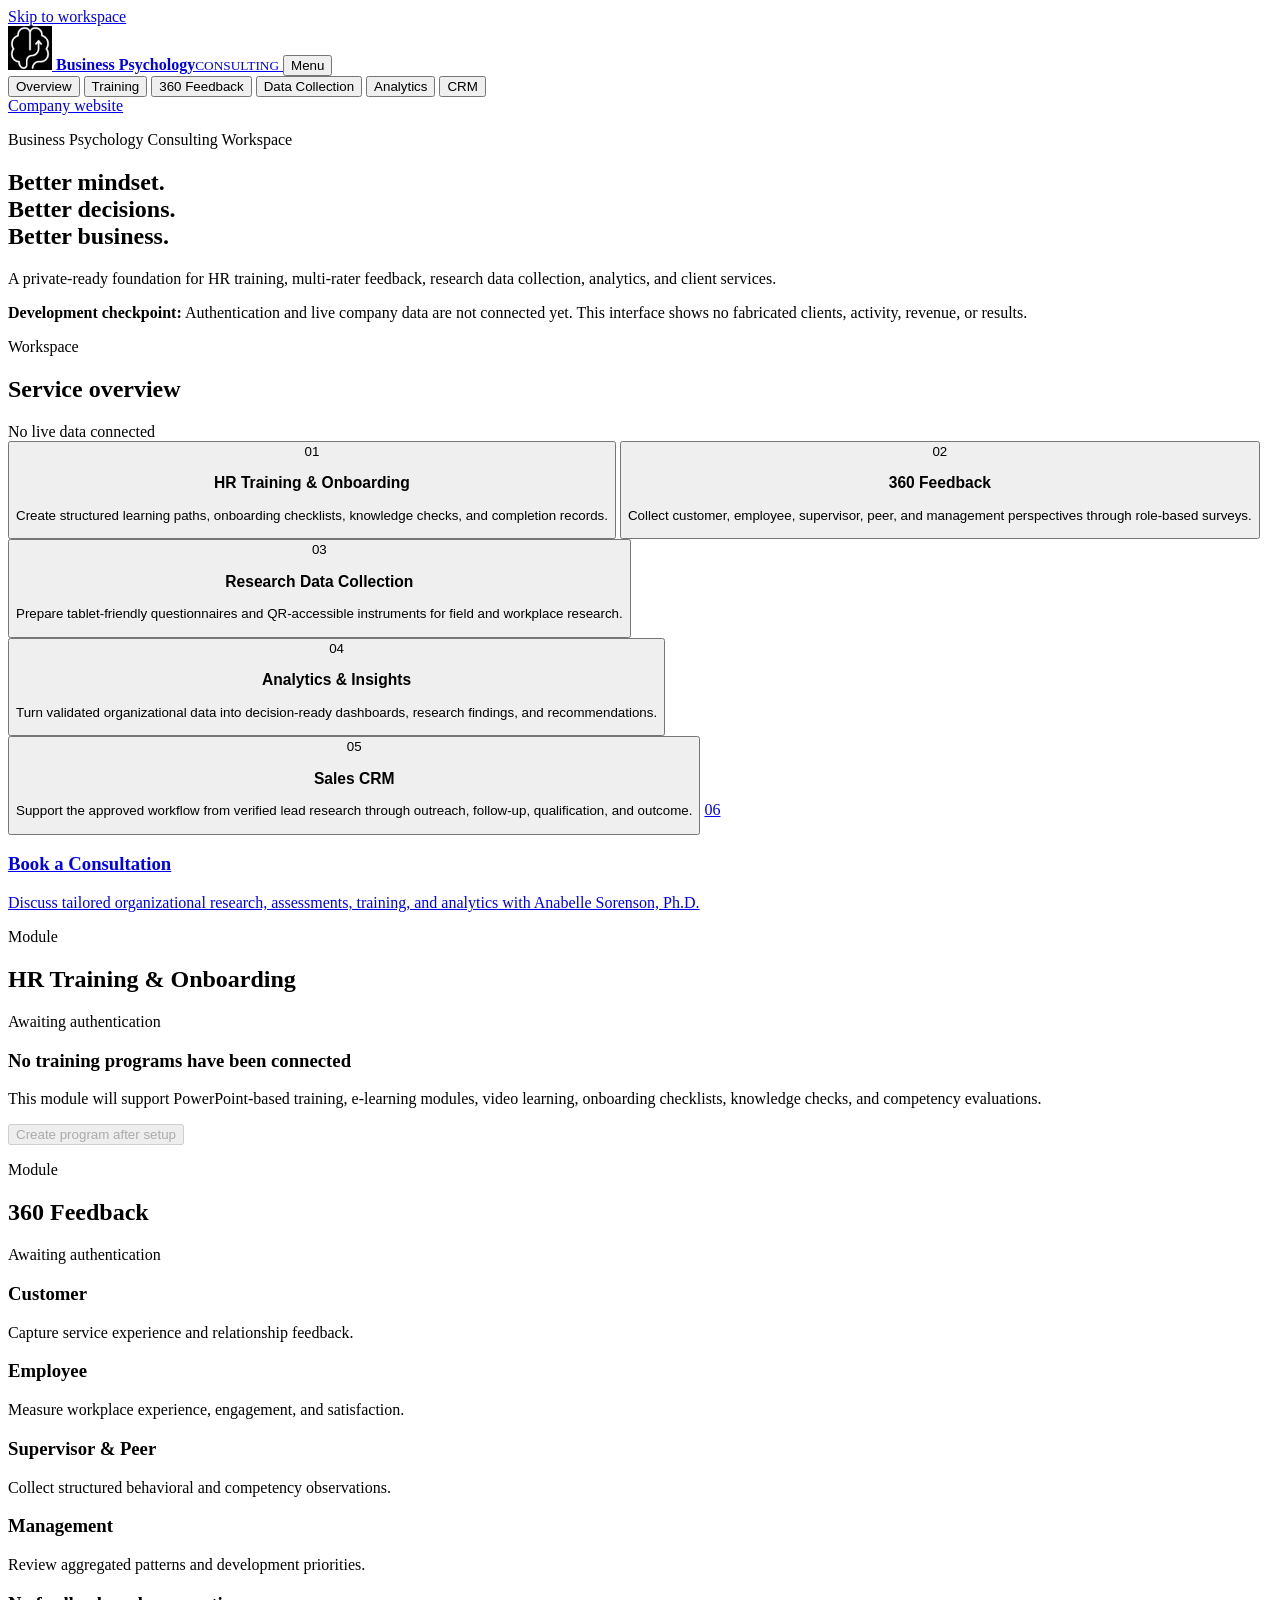
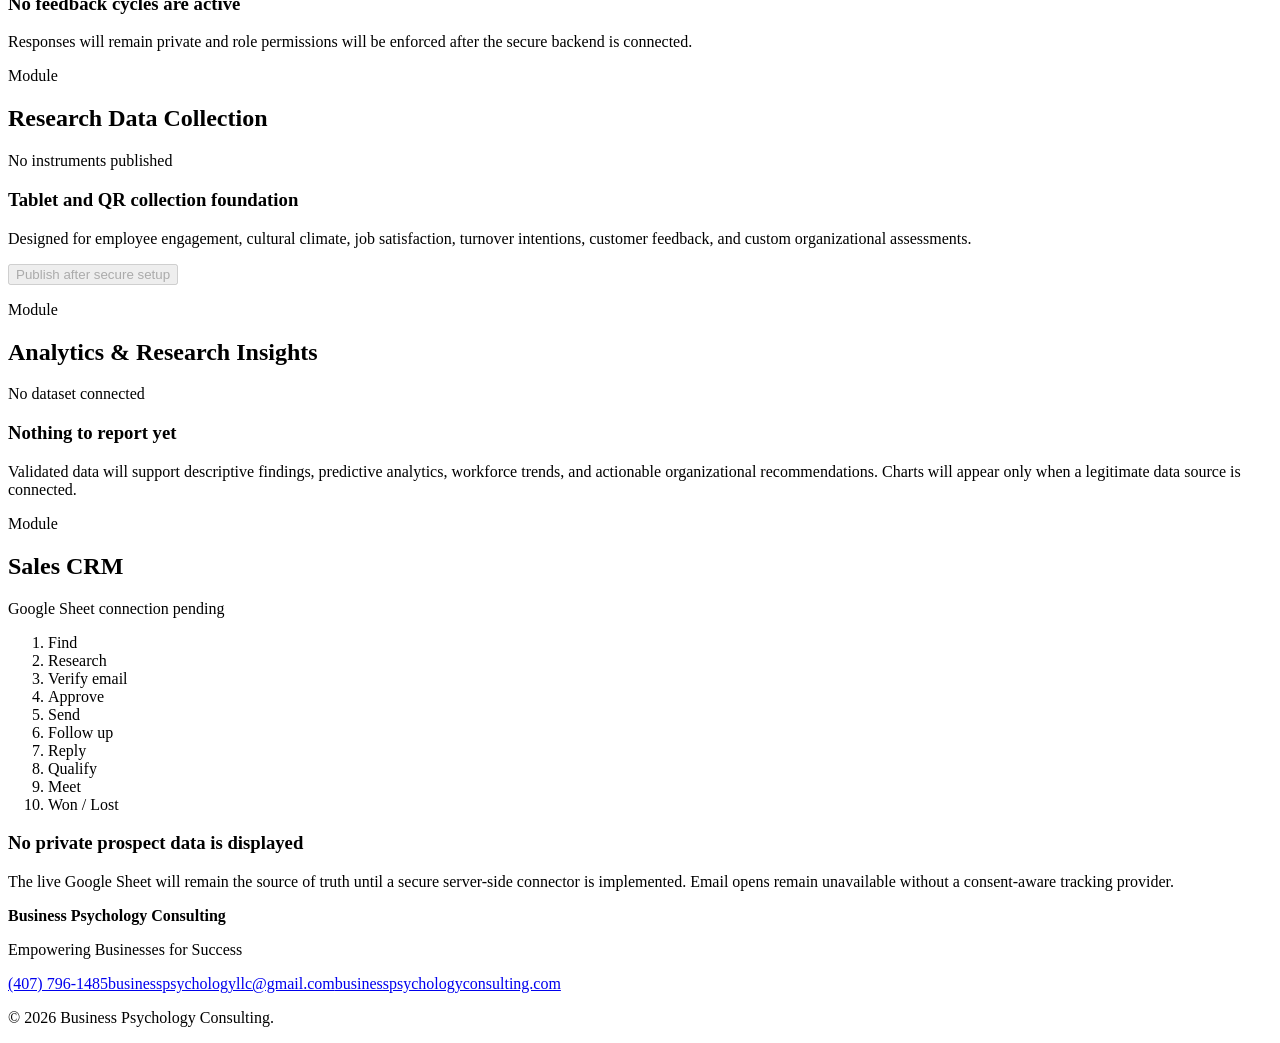
==== app/index.html @ d7329b8c "Add branded app workspace foundation" ====
<!doctype html>
<html lang="en">
<head>
  <meta charset="utf-8">
  <meta name="viewport" content="width=device-width,initial-scale=1,viewport-fit=cover">
  <meta name="theme-color" content="#1d1d1f">
  <meta name="description" content="Business Psychology Consulting client and team workspace">
  <title>Business Psychology Consulting | Workspace</title>
  <link rel="icon" href="../favicon.svg" type="image/svg+xml">
  <link rel="stylesheet" href="styles.css">
</head>
<body>
  <a class="skip-link" href="#workspace">Skip to workspace</a>
  <header class="topbar">
    <a class="brand" href="../index.html" aria-label="Business Psychology Consulting website">
      <img src="../favicon.svg" alt="" width="44" height="44">
      <span><strong>Business Psychology</strong><small>CONSULTING</small></span>
    </a>
    <button class="menu-button" type="button" aria-expanded="false" aria-controls="app-nav">Menu</button>
    <nav id="app-nav" aria-label="Workspace navigation">
      <button class="nav-item active" data-view="overview">Overview</button>
      <button class="nav-item" data-view="training">Training</button>
      <button class="nav-item" data-view="feedback">360 Feedback</button>
      <button class="nav-item" data-view="collection">Data Collection</button>
      <button class="nav-item" data-view="analytics">Analytics</button>
      <button class="nav-item" data-view="crm">CRM</button>
    </nav>
    <a class="website-link" href="../index.html">Company website</a>
  </header>

  <main id="workspace">
    <section class="hero">
      <p class="eyebrow">Business Psychology Consulting Workspace</p>
      <h1>Better mindset.<br>Better decisions.<br><span>Better business.</span></h1>
      <p>A private-ready foundation for HR training, multi-rater feedback, research data collection, analytics, and client services.</p>
      <div class="notice" role="note"><strong>Development checkpoint:</strong> Authentication and live company data are not connected yet. This interface shows no fabricated clients, activity, revenue, or results.</div>
    </section>

    <section class="view active" id="overview" aria-labelledby="overview-title">
      <div class="section-heading"><div><p class="eyebrow">Workspace</p><h2 id="overview-title">Service overview</h2></div><span class="status">No live data connected</span></div>
      <div class="module-grid">
        <button class="module-card" data-open="training"><span>01</span><h3>HR Training & Onboarding</h3><p>Create structured learning paths, onboarding checklists, knowledge checks, and completion records.</p></button>
        <button class="module-card" data-open="feedback"><span>02</span><h3>360 Feedback</h3><p>Collect customer, employee, supervisor, peer, and management perspectives through role-based surveys.</p></button>
        <button class="module-card" data-open="collection"><span>03</span><h3>Research Data Collection</h3><p>Prepare tablet-friendly questionnaires and QR-accessible instruments for field and workplace research.</p></button>
        <button class="module-card" data-open="analytics"><span>04</span><h3>Analytics & Insights</h3><p>Turn validated organizational data into decision-ready dashboards, research findings, and recommendations.</p></button>
        <button class="module-card" data-open="crm"><span>05</span><h3>Sales CRM</h3><p>Support the approved workflow from verified lead research through outreach, follow-up, qualification, and outcome.</p></button>
        <a class="module-card consultation" href="https://calendly.com/anabellesor" target="_blank" rel="noopener"><span>06</span><h3>Book a Consultation</h3><p>Discuss tailored organizational research, assessments, training, and analytics with Anabelle Sorenson, Ph.D.</p></a>
      </div>
    </section>

    <section class="view" id="training" aria-labelledby="training-title">
      <div class="section-heading"><div><p class="eyebrow">Module</p><h2 id="training-title">HR Training & Onboarding</h2></div><span class="status">Awaiting authentication</span></div>
      <div class="empty-state"><h3>No training programs have been connected</h3><p>This module will support PowerPoint-based training, e-learning modules, video learning, onboarding checklists, knowledge checks, and competency evaluations.</p><button disabled>Create program after setup</button></div>
    </section>

    <section class="view" id="feedback" aria-labelledby="feedback-title">
      <div class="section-heading"><div><p class="eyebrow">Module</p><h2 id="feedback-title">360 Feedback</h2></div><span class="status">Awaiting authentication</span></div>
      <div class="role-grid">
        <article><h3>Customer</h3><p>Capture service experience and relationship feedback.</p></article>
        <article><h3>Employee</h3><p>Measure workplace experience, engagement, and satisfaction.</p></article>
        <article><h3>Supervisor & Peer</h3><p>Collect structured behavioral and competency observations.</p></article>
        <article><h3>Management</h3><p>Review aggregated patterns and development priorities.</p></article>
      </div>
      <div class="empty-state compact"><h3>No feedback cycles are active</h3><p>Responses will remain private and role permissions will be enforced after the secure backend is connected.</p></div>
    </section>

    <section class="view" id="collection" aria-labelledby="collection-title">
      <div class="section-heading"><div><p class="eyebrow">Module</p><h2 id="collection-title">Research Data Collection</h2></div><span class="status">No instruments published</span></div>
      <div class="empty-state"><h3>Tablet and QR collection foundation</h3><p>Designed for employee engagement, cultural climate, job satisfaction, turnover intentions, customer feedback, and custom organizational assessments.</p><button disabled>Publish after secure setup</button></div>
    </section>

    <section class="view" id="analytics" aria-labelledby="analytics-title">
      <div class="section-heading"><div><p class="eyebrow">Module</p><h2 id="analytics-title">Analytics & Research Insights</h2></div><span class="status">No dataset connected</span></div>
      <div class="empty-state"><h3>Nothing to report yet</h3><p>Validated data will support descriptive findings, predictive analytics, workforce trends, and actionable organizational recommendations. Charts will appear only when a legitimate data source is connected.</p></div>
    </section>

    <section class="view" id="crm" aria-labelledby="crm-title">
      <div class="section-heading"><div><p class="eyebrow">Module</p><h2 id="crm-title">Sales CRM</h2></div><span class="status">Google Sheet connection pending</span></div>
      <ol class="workflow" aria-label="Sales workflow">
        <li>Find</li><li>Research</li><li>Verify email</li><li>Approve</li><li>Send</li><li>Follow up</li><li>Reply</li><li>Qualify</li><li>Meet</li><li>Won / Lost</li>
      </ol>
      <div class="empty-state compact"><h3>No private prospect data is displayed</h3><p>The live Google Sheet will remain the source of truth until a secure server-side connector is implemented. Email opens remain unavailable without a consent-aware tracking provider.</p></div>
    </section>
  </main>

  <footer>
    <div><strong>Business Psychology Consulting</strong><p>Empowering Businesses for Success</p></div>
    <div><a href="tel:+14077961485">(407) 796-1485</a><a href="mailto:businesspsychologyllc@gmail.com">businesspsychologyllc@gmail.com</a><a href="https://businesspsychologyconsulting.com">businesspsychologyconsulting.com</a></div>
    <p>© 2026 Business Psychology Consulting.</p>
  </footer>
  <script src="app.js"></script>
</body>
</html>
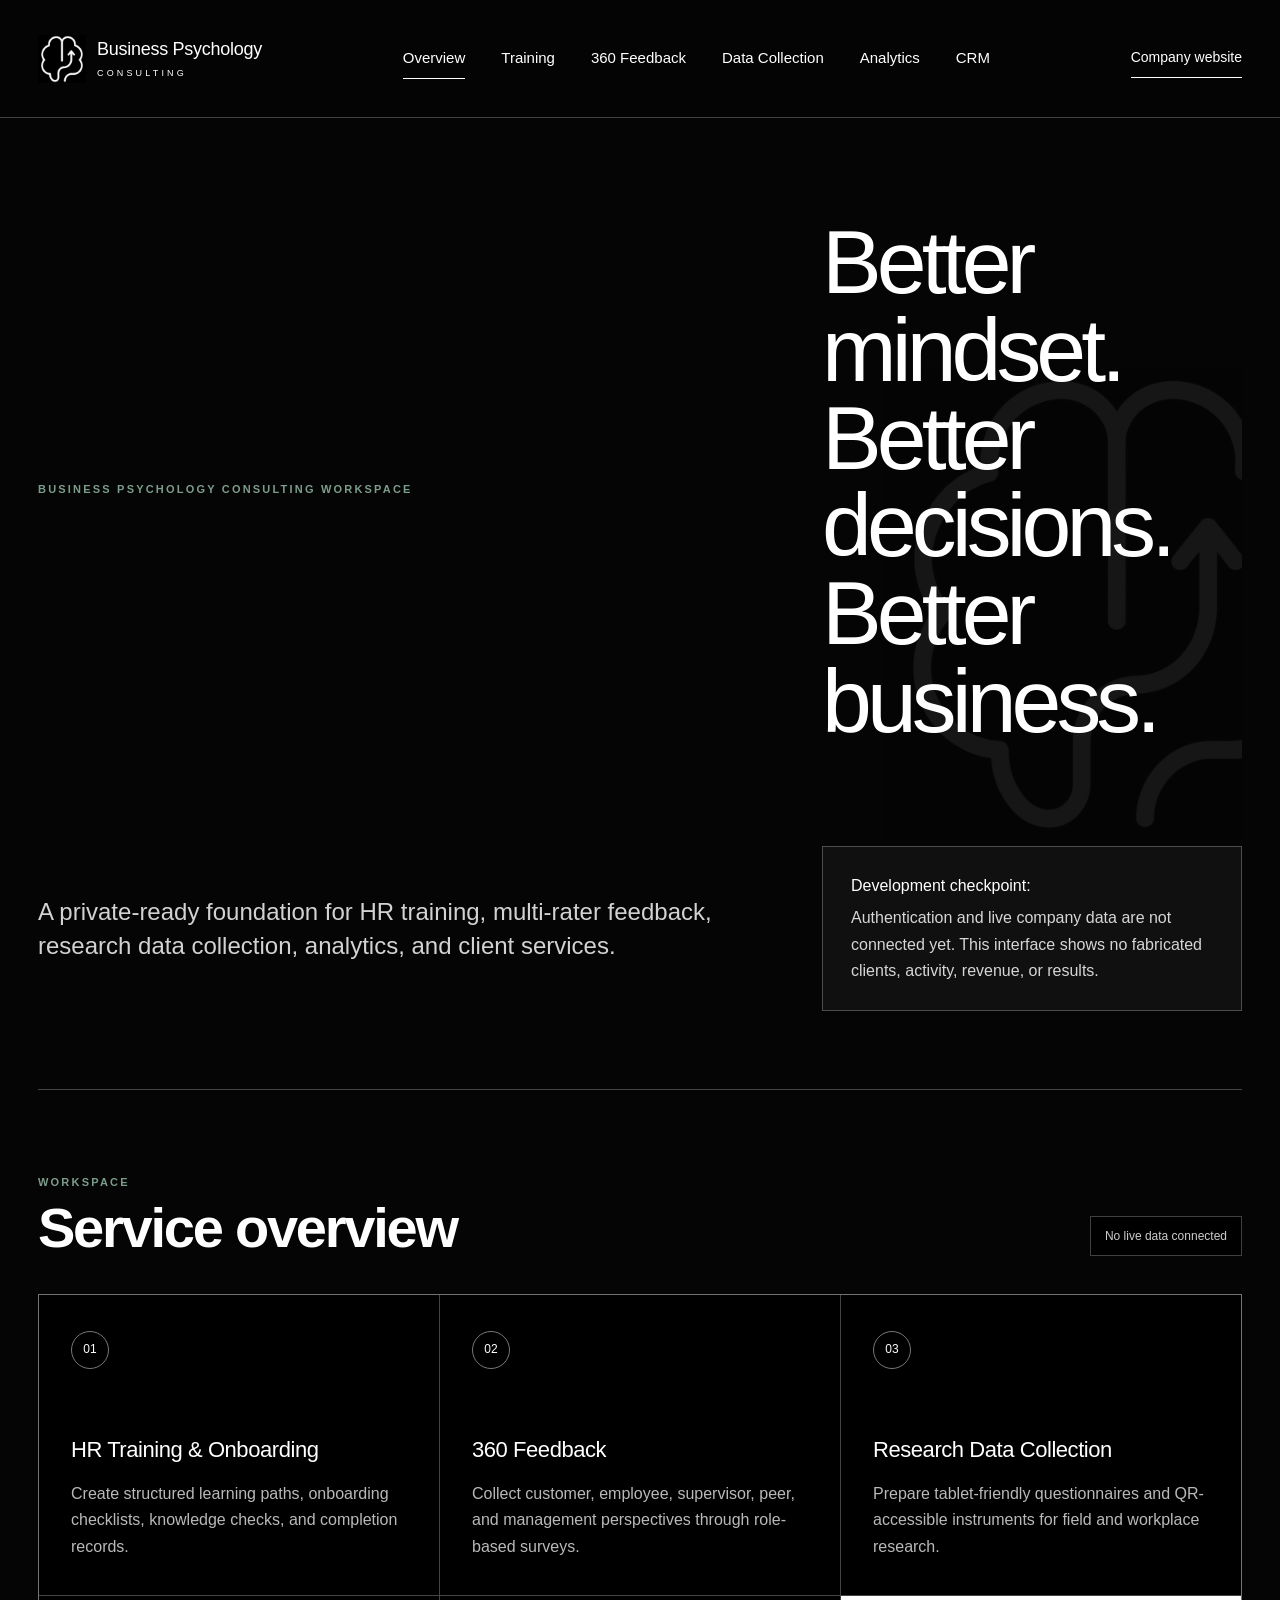
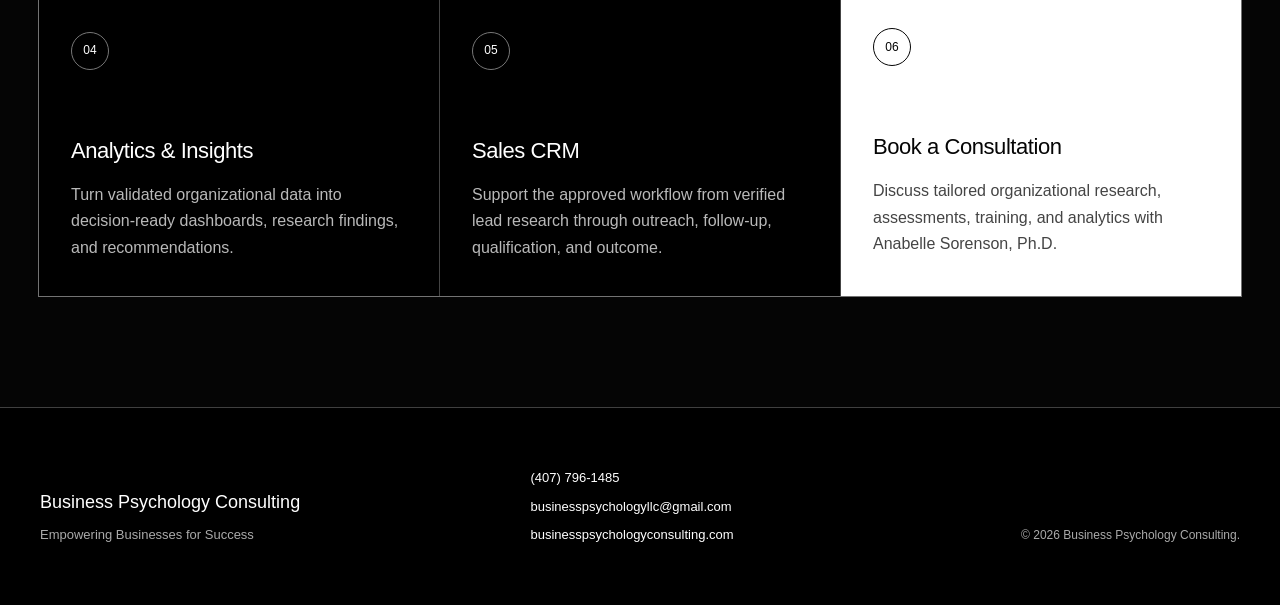
==== commit 86f1e329: "Connect app CRM to protected Google Sheet" ====
--- a/app/index.html
+++ b/app/index.html
@@ -75,11 +75,25 @@
     </section>
 
     <section class="view" id="crm" aria-labelledby="crm-title">
-      <div class="section-heading"><div><p class="eyebrow">Module</p><h2 id="crm-title">Sales CRM</h2></div><span class="status">Google Sheet connection pending</span></div>
+      <div class="section-heading"><div><p class="eyebrow">Module</p><h2 id="crm-title">Sales CRM</h2></div><span class="status connected">Live Google Sheet connected</span></div>
       <ol class="workflow" aria-label="Sales workflow">
         <li>Find</li><li>Research</li><li>Verify email</li><li>Approve</li><li>Send</li><li>Follow up</li><li>Reply</li><li>Qualify</li><li>Meet</li><li>Won / Lost</li>
       </ol>
-      <div class="empty-state compact"><h3>No private prospect data is displayed</h3><p>The live Google Sheet will remain the source of truth until a secure server-side connector is implemented. Email opens remain unavailable without a consent-aware tracking provider.</p></div>
+      <div class="crm-access-note">
+        <div><strong>Access-controlled workspace</strong><p>Sign in with a Google account that has permission to the master CRM. The Sheet remains the source of truth for approvals, follow-ups, replies, and outcomes.</p></div>
+        <a class="crm-open-button" href="https://docs.google.com/spreadsheets/d/17ohN8N_C8J54A_lTX8icMCtzMeDAB8zLsQCmQFx11KY/edit#gid=1067454422" target="_blank" rel="noopener">Open Live CRM</a>
+      </div>
+      <div class="crm-frame-wrap">
+        <iframe
+          class="crm-frame"
+          title="Business Psychology Consulting live Google Sheets CRM"
+          src="https://docs.google.com/spreadsheets/d/17ohN8N_C8J54A_lTX8icMCtzMeDAB8zLsQCmQFx11KY/edit?rm=minimal#gid=1067454422"
+          loading="lazy"
+          referrerpolicy="no-referrer"
+          allow="clipboard-read; clipboard-write"
+        ></iframe>
+      </div>
+      <p class="tracking-note">Email opens remain unavailable unless a consent-aware tracking provider is connected. Gmail send and reply activity should not be treated as proof of an open.</p>
     </section>
   </main>
 
--- a/app/styles.css
+++ b/app/styles.css
@@ -0,0 +1,174 @@
+:root{
+  --black:#050505;
+  --panel:#151515;
+  --panel-soft:#242424;
+  --white:#fff;
+  --paper:#f3f2ef;
+  --green:#7d9d8c;
+  --line:rgba(255,255,255,.25);
+  --max:1280px;
+}
+*{box-sizing:border-box}
+html{scroll-behavior:smooth;background:var(--black)}
+body{
+  margin:0;
+  background:var(--black);
+  color:var(--white);
+  font-family:"SF Pro Display","SF Pro Text",-apple-system,BlinkMacSystemFont,"Helvetica Neue",Arial,sans-serif;
+  font-weight:400;
+  line-height:1.55;
+  -webkit-font-smoothing:antialiased;
+}
+button,a{font:inherit}
+.skip-link{position:fixed;left:16px;top:-80px;z-index:100;background:#fff;color:#111;padding:12px 16px}
+.skip-link:focus{top:16px}
+
+.topbar{
+  position:sticky;top:0;z-index:20;
+  height:118px;
+  max-width:var(--max);margin:auto;
+  padding:0 38px;
+  display:grid;grid-template-columns:auto 1fr auto;align-items:center;gap:32px;
+  background:rgba(5,5,5,.96);
+  border-bottom:1px solid var(--line);
+  backdrop-filter:blur(20px);
+}
+.brand{display:inline-flex;align-items:center;gap:11px;color:inherit;text-decoration:none;min-width:max-content}
+.brand img{width:48px;height:48px;object-fit:contain;background:#000}
+.brand span{display:grid}
+.brand strong{font-size:18px;font-weight:500;letter-spacing:-.015em}
+.brand small{margin-top:3px;font-size:9px;font-weight:500;letter-spacing:.35em}
+nav{display:flex;justify-content:center;gap:36px}
+.nav-item,.menu-button{
+  border:0;border-bottom:1px solid transparent;background:transparent;color:#fff;
+  padding:8px 0;cursor:pointer;font-size:15px;font-weight:500;
+}
+.nav-item:hover,.nav-item:focus-visible,.nav-item.active{border-color:#fff;outline:none}
+.website-link{color:#fff;text-decoration:none;font-size:14px;border-bottom:1px solid #fff;padding:8px 0}
+.menu-button{display:none}
+
+main{max-width:var(--max);margin:auto;padding:0 38px 110px}
+.hero{
+  position:relative;
+  min-height:620px;
+  display:grid;grid-template-columns:minmax(0,1fr) minmax(300px,420px);
+  gap:70px;align-items:center;
+  padding:85px 0 78px;
+  border-bottom:1px solid var(--line);
+  overflow:hidden;
+}
+.hero::after{
+  content:"";
+  position:absolute;right:-110px;top:50%;transform:translateY(-50%);
+  width:470px;height:470px;
+  background:url("../favicon.svg") center/contain no-repeat;
+  opacity:.065;pointer-events:none;
+}
+.hero>*{position:relative;z-index:1}
+.hero h1{
+  margin:16px 0 30px;
+  max-width:850px;
+  font-size:clamp(58px,7vw,90px);
+  font-weight:500;line-height:.98;letter-spacing:-.055em;
+}
+.hero h1 span{color:#fff}
+.hero>p:not(.eyebrow){max-width:700px;margin:0;color:#d2d2d2;font-size:24px;line-height:1.4}
+.eyebrow{margin:0;text-transform:uppercase;letter-spacing:.2em;font-size:11px;font-weight:600;color:var(--green)}
+.notice{
+  align-self:end;
+  padding:26px 28px;
+  border:1px solid var(--line);
+  background:rgba(255,255,255,.045);
+  color:#d6d6d6;
+  line-height:1.65;
+}
+.notice strong{display:block;margin-bottom:6px;color:#fff;font-weight:500}
+
+.view{display:none;padding-top:84px;animation:fade .3s ease}
+.view.active{display:block}
+.section-heading{display:flex;align-items:end;justify-content:space-between;gap:24px;margin:0 0 38px}
+.section-heading h2{margin:9px 0 0;font-size:clamp(42px,5vw,56px);font-weight:600;line-height:1;letter-spacing:-.04em}
+.status{
+  white-space:nowrap;
+  border:1px solid var(--line);
+  background:#000;color:#ccc;
+  padding:10px 14px;
+  font-size:12px;font-weight:500;
+}
+.module-grid{display:grid;grid-template-columns:repeat(3,1fr);gap:1px;background:var(--line);border:1px solid var(--line)}
+.module-card{
+  appearance:none;display:block;text-align:left;min-height:300px;
+  border:0;background:#000;color:#fff;padding:32px;
+  text-decoration:none;cursor:pointer;
+  transition:background .25s ease;
+}
+.module-card:hover,.module-card:focus-visible{background:var(--panel);outline:1px solid #fff;outline-offset:-1px}
+.module-card span{
+  display:inline-grid;place-items:center;width:38px;height:38px;
+  border:1px solid #777;border-radius:50%;background:transparent;color:#fff;font-size:12px;
+}
+.module-card h3{margin:64px 0 14px;font-size:22px;font-weight:500;letter-spacing:-.02em}
+.module-card p{margin:0;color:#b9b9b9;line-height:1.65}
+.module-card.consultation{background:#fff;color:#050505}
+.module-card.consultation:hover,.module-card.consultation:focus-visible{background:var(--paper);outline-color:#000}
+.module-card.consultation span{border-color:#050505;color:#050505}
+.module-card.consultation p{color:#444}
+
+.empty-state{
+  display:grid;place-items:center;text-align:center;min-height:390px;padding:55px;
+  border:1px solid var(--line);background:var(--panel);
+}
+.empty-state.compact{min-height:220px;margin-top:28px}
+.empty-state h3{margin:0 0 14px;font-size:30px;font-weight:500;letter-spacing:-.03em}
+.empty-state p{max-width:720px;margin:0;color:#bbb;line-height:1.7}
+.empty-state button{margin-top:26px;border:1px solid #555;padding:12px 18px;background:#222;color:#888}
+.role-grid{display:grid;grid-template-columns:repeat(4,1fr);gap:1px;background:var(--line);border:1px solid var(--line)}
+.role-grid article{background:#000;color:#fff;padding:30px;min-height:220px}
+.role-grid h3{margin:0 0 58px;font-size:21px;font-weight:500}
+.role-grid p{margin:0;color:#bdbdbd;line-height:1.6}
+.workflow{list-style:none;padding:0;margin:0;display:flex;overflow-x:auto;gap:1px;background:var(--line);border:1px solid var(--line);scroll-snap-type:x mandatory}
+.workflow li{scroll-snap-align:start;min-width:140px;padding:24px 18px;background:#000;font-size:14px;font-weight:500;text-align:center}
+.workflow li:nth-child(4),.workflow li:nth-child(8),.workflow li:nth-child(10){background:#fff;color:#000}
+
+footer{
+  max-width:var(--max);margin:auto;
+  display:grid;grid-template-columns:1fr 1fr auto;gap:45px;align-items:end;
+  padding:60px 40px;
+  border-top:1px solid var(--line);
+  background:#000;color:#ddd;font-size:13px;
+}
+footer strong{color:#fff;font-size:18px;font-weight:500}
+footer p{margin:8px 0 0;color:#aaa}
+footer div:nth-child(2){display:grid;gap:8px}
+footer a{color:#fff;text-decoration:none}
+footer a:hover,footer a:focus-visible{text-decoration:underline}
+footer>p{font-size:12px;text-align:right}
+
+@keyframes fade{from{opacity:.15;transform:translateY(8px)}to{opacity:1;transform:none}}
+@media(max-width:1050px){
+  .topbar{grid-template-columns:auto auto 1fr;height:82px;padding:0 22px}
+  .menu-button{display:block;justify-self:end}
+  .website-link{display:none}
+  nav{display:none;position:absolute;top:82px;left:0;right:0;padding:22px;flex-direction:column;align-items:stretch;gap:10px;background:#000;border-top:1px solid #333}
+  nav.open{display:flex}.nav-item{text-align:left;min-height:44px}
+  .hero{grid-template-columns:1fr;gap:38px}.notice{max-width:680px}
+  .module-grid{grid-template-columns:repeat(2,1fr)}
+  .role-grid{grid-template-columns:repeat(2,1fr)}
+}
+@media(max-width:700px){
+  main{padding:0 22px 78px}
+  .topbar{padding:0 18px;gap:8px}
+  .brand strong{font-size:14px}.brand img{width:40px;height:40px}
+  .hero{min-height:540px;padding:64px 0 55px}
+  .hero::after{right:-95px;width:310px;height:310px}
+  .hero h1{font-size:clamp(48px,14vw,64px)}
+  .hero>p:not(.eyebrow){font-size:20px}
+  .section-heading{align-items:flex-start;flex-direction:column}
+  .module-grid,.role-grid{grid-template-columns:1fr}
+  .module-card{min-height:270px}
+  .status{white-space:normal}
+  .empty-state{min-height:320px;padding:38px 22px}
+  footer{grid-template-columns:1fr;align-items:start;padding:48px 24px calc(48px + env(safe-area-inset-bottom))}
+  footer>p{text-align:left}
+}
+@media(prefers-reduced-motion:reduce){*{scroll-behavior:auto!important;animation:none!important;transition:none!important}}
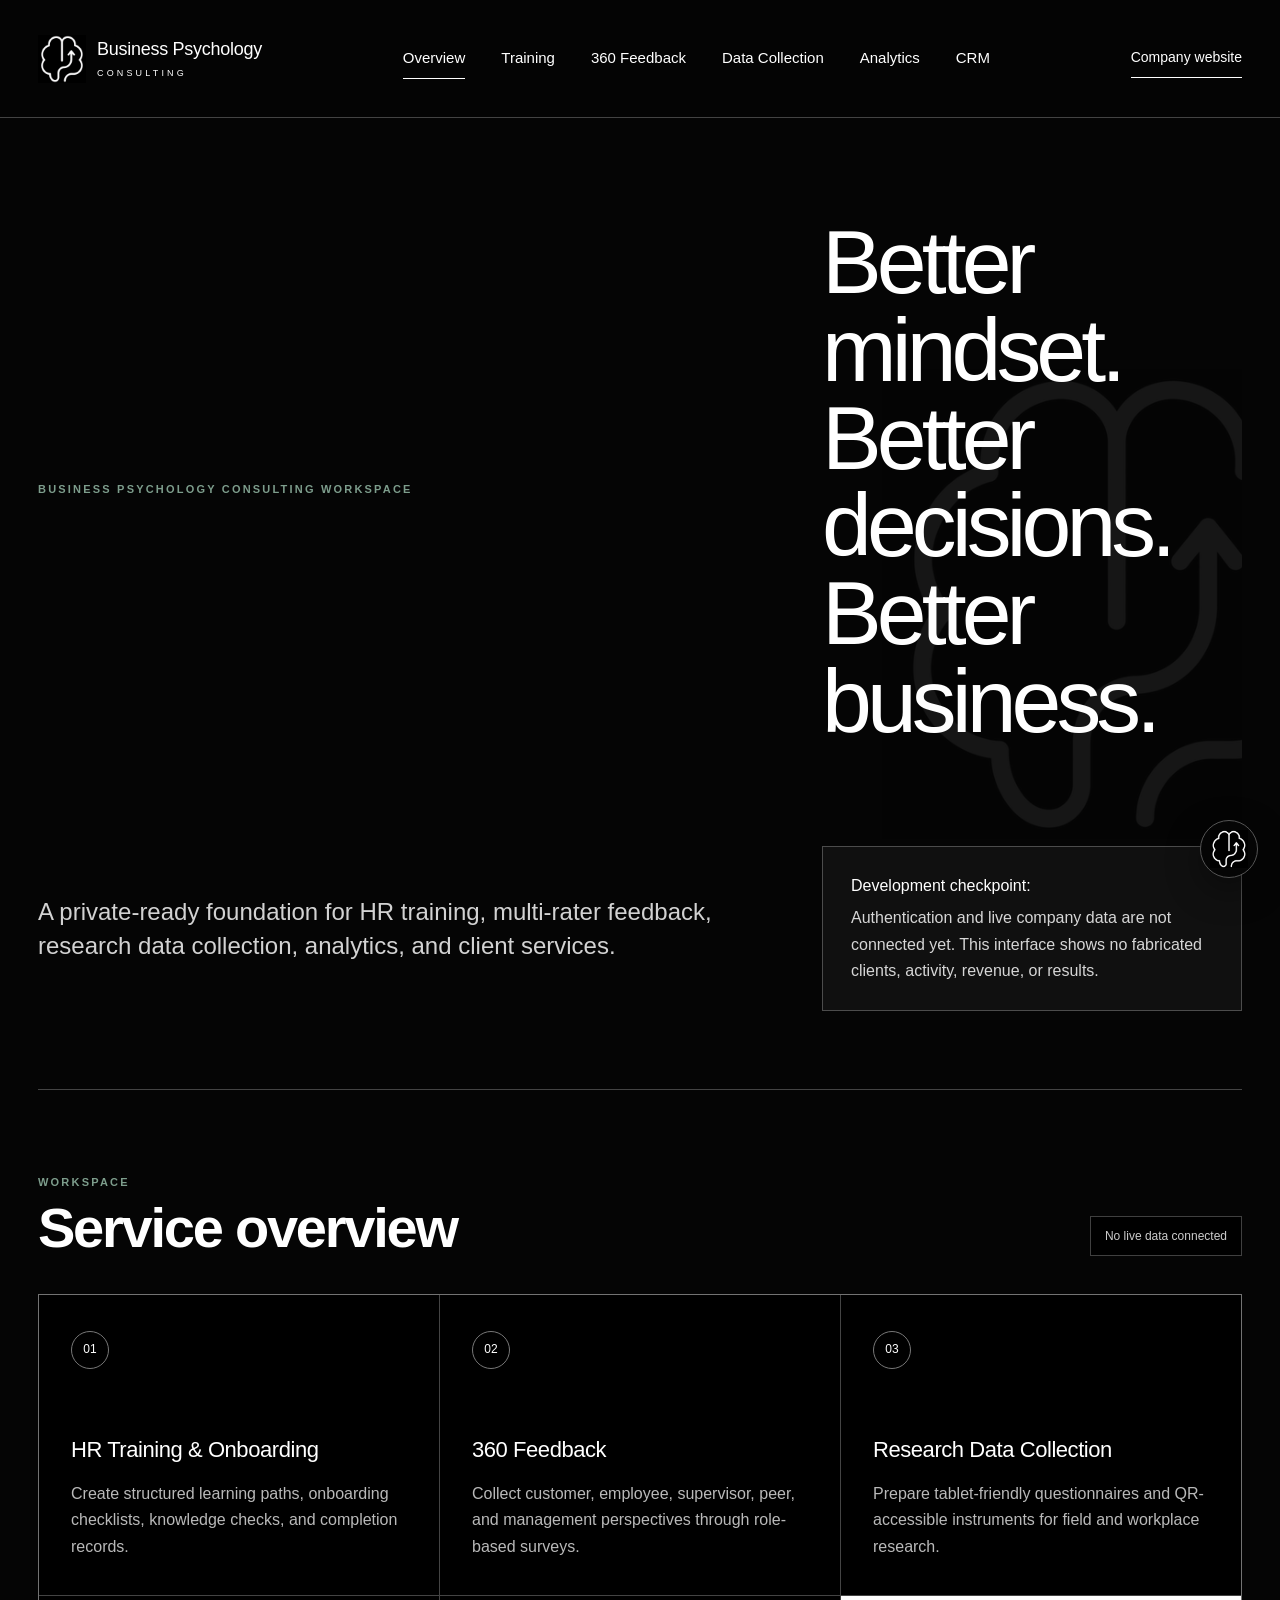
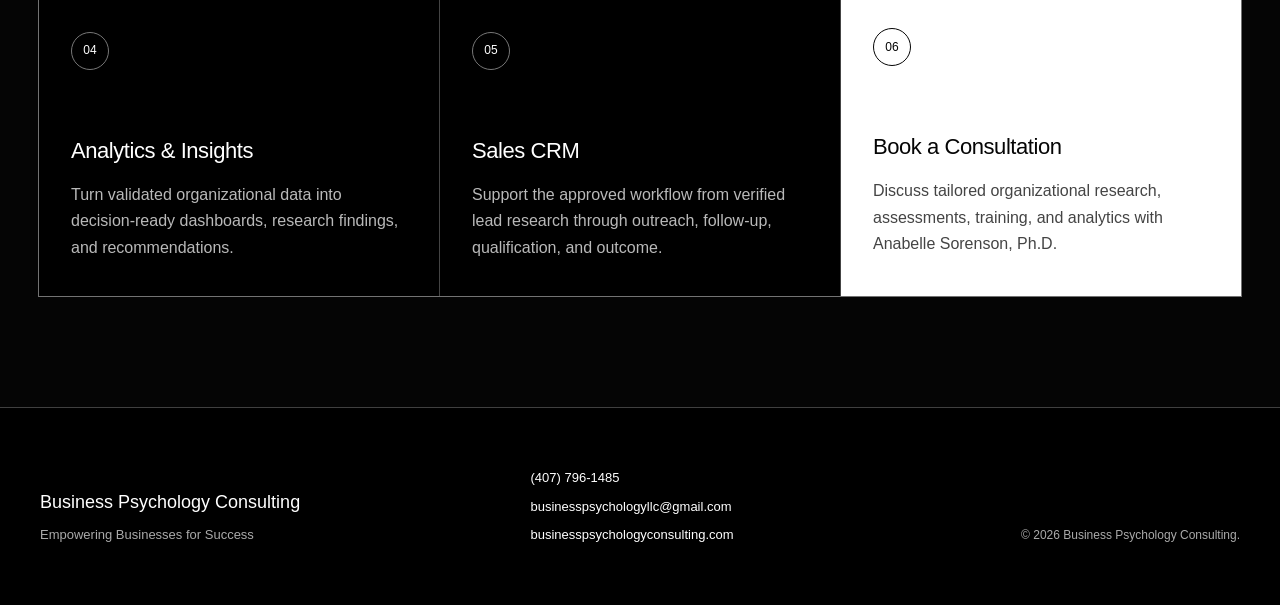
==== commit 416a5bc0: "Add website assistant to app/index.html" ====
--- a/app/index.html
+++ b/app/index.html
@@ -8,6 +8,7 @@
   <title>Business Psychology Consulting | Workspace</title>
   <link rel="icon" href="../favicon.svg" type="image/svg+xml">
   <link rel="stylesheet" href="styles.css">
+  <link rel="stylesheet" href="../chat-agent.css">
 </head>
 <body>
   <a class="skip-link" href="#workspace">Skip to workspace</a>
@@ -103,5 +104,6 @@
     <p>© 2026 Business Psychology Consulting.</p>
   </footer>
   <script src="app.js"></script>
+  <script src="../chat-agent.js" defer></script>
 </body>
 </html>
--- a/app/styles.css
+++ b/app/styles.css
@@ -171,4 +171,16 @@
   footer{grid-template-columns:1fr;align-items:start;padding:48px 24px calc(48px + env(safe-area-inset-bottom))}
   footer>p{text-align:left}
 }
+
+.status.connected{border-color:#789185;color:#dce7e1}
+.crm-access-note{margin-top:28px;display:flex;align-items:center;justify-content:space-between;gap:28px;padding:24px 26px;border:1px solid var(--line);background:var(--panel)}
+.crm-access-note strong{display:block;margin-bottom:6px;font-size:17px;font-weight:500;color:#fff}
+.crm-access-note p{max-width:760px;margin:0;color:#bdbdbd;line-height:1.6}
+.crm-open-button{flex:0 0 auto;display:inline-flex;align-items:center;justify-content:center;min-height:46px;padding:12px 20px;background:#fff;color:#050505;text-decoration:none;font-size:14px;font-weight:600}
+.crm-open-button:hover,.crm-open-button:focus-visible{background:var(--paper);outline:2px solid #fff;outline-offset:2px}
+.crm-frame-wrap{margin-top:1px;height:min(720px,72vh);min-height:520px;border:1px solid var(--line);background:#fff;overflow:hidden}
+.crm-frame{display:block;width:100%;height:100%;border:0;background:#fff}
+.tracking-note{margin:18px 0 0;padding-left:15px;border-left:2px solid var(--green);color:#aaa;font-size:13px;line-height:1.65}
+@media(max-width:700px){.crm-access-note{align-items:flex-start;flex-direction:column;padding:22px}.crm-open-button{width:100%}.crm-frame-wrap{height:68vh;min-height:470px}}
+
 @media(prefers-reduced-motion:reduce){*{scroll-behavior:auto!important;animation:none!important;transition:none!important}}
--- a/chat-agent.css
+++ b/chat-agent.css
@@ -0,0 +1 @@
+.bpc-chat-launch{position:fixed;right:22px;bottom:22px;z-index:500;width:58px;height:58px;border:1px solid #555;border-radius:50%;display:grid;place-items:center;background:#050505;color:#fff;box-shadow:0 12px 35px rgba(0,0,0,.38);cursor:pointer}.bpc-chat-launch img{width:38px;height:38px;object-fit:contain}.bpc-chat-launch:hover,.bpc-chat-launch:focus-visible{background:#1d1d1f;outline:2px solid #fff;outline-offset:3px}.bpc-chat{position:fixed;right:22px;bottom:92px;z-index:501;width:min(390px,calc(100vw - 28px));height:min(620px,calc(100dvh - 120px));display:none;grid-template-rows:auto 1fr auto;background:#050505;color:#fff;border:1px solid #555;box-shadow:0 22px 70px rgba(0,0,0,.6);font-family:"SF Pro Display","SF Pro Text",-apple-system,BlinkMacSystemFont,"Helvetica Neue",Arial,sans-serif}.bpc-chat.open{display:grid}.bpc-chat-head{display:flex;align-items:center;gap:12px;padding:16px;border-bottom:1px solid #333}.bpc-chat-head img{width:42px;height:42px;object-fit:contain}.bpc-chat-head div{display:grid;line-height:1.25}.bpc-chat-head strong{font-size:15px;font-weight:600}.bpc-chat-head small{margin-top:3px;color:#9fb3a8;font-size:11px}.bpc-chat-close{margin-left:auto;border:0;background:transparent;color:#fff;font-size:27px;line-height:1;cursor:pointer}.bpc-chat-log{overflow-y:auto;padding:16px;scroll-behavior:smooth}.bpc-message{max-width:86%;margin:0 0 12px;padding:11px 13px;border:1px solid #333;background:#151515;color:#eee;font-size:14px;line-height:1.55;white-space:pre-line}.bpc-message.user{margin-left:auto;background:#fff;color:#050505;border-color:#fff}.bpc-message a{color:inherit;text-decoration:underline}.bpc-quick{display:flex;flex-wrap:wrap;gap:7px;margin:4px 0 16px}.bpc-quick button{border:1px solid #5d7568;background:transparent;color:#fff;padding:8px 10px;font-size:12px;cursor:pointer}.bpc-quick button:hover,.bpc-quick button:focus-visible{background:#7d9d8c;color:#050505;outline:none}.bpc-chat-form{display:grid;grid-template-columns:1fr auto;gap:8px;padding:12px;border-top:1px solid #333;background:#050505}.bpc-chat-form input{min-width:0;height:44px;margin:0;padding:10px 12px;border:1px solid #555!important;border-radius:0!important;background:#111!important;color:#fff!important}.bpc-chat-form button{width:58px;border:0;background:#fff;color:#050505;font-weight:600;cursor:pointer}.bpc-chat-disclaimer{grid-column:1/-1;margin:0;color:#888;font-size:10px;line-height:1.35}@media(max-width:600px){.bpc-chat-launch{right:14px;bottom:14px}.bpc-chat{inset:0;width:100%;height:100dvh;border:0}.bpc-chat-head{padding-top:calc(16px + env(safe-area-inset-top))}.bpc-chat-form{padding-bottom:calc(12px + env(safe-area-inset-bottom))}}@media(prefers-reduced-motion:reduce){.bpc-chat-log{scroll-behavior:auto}}
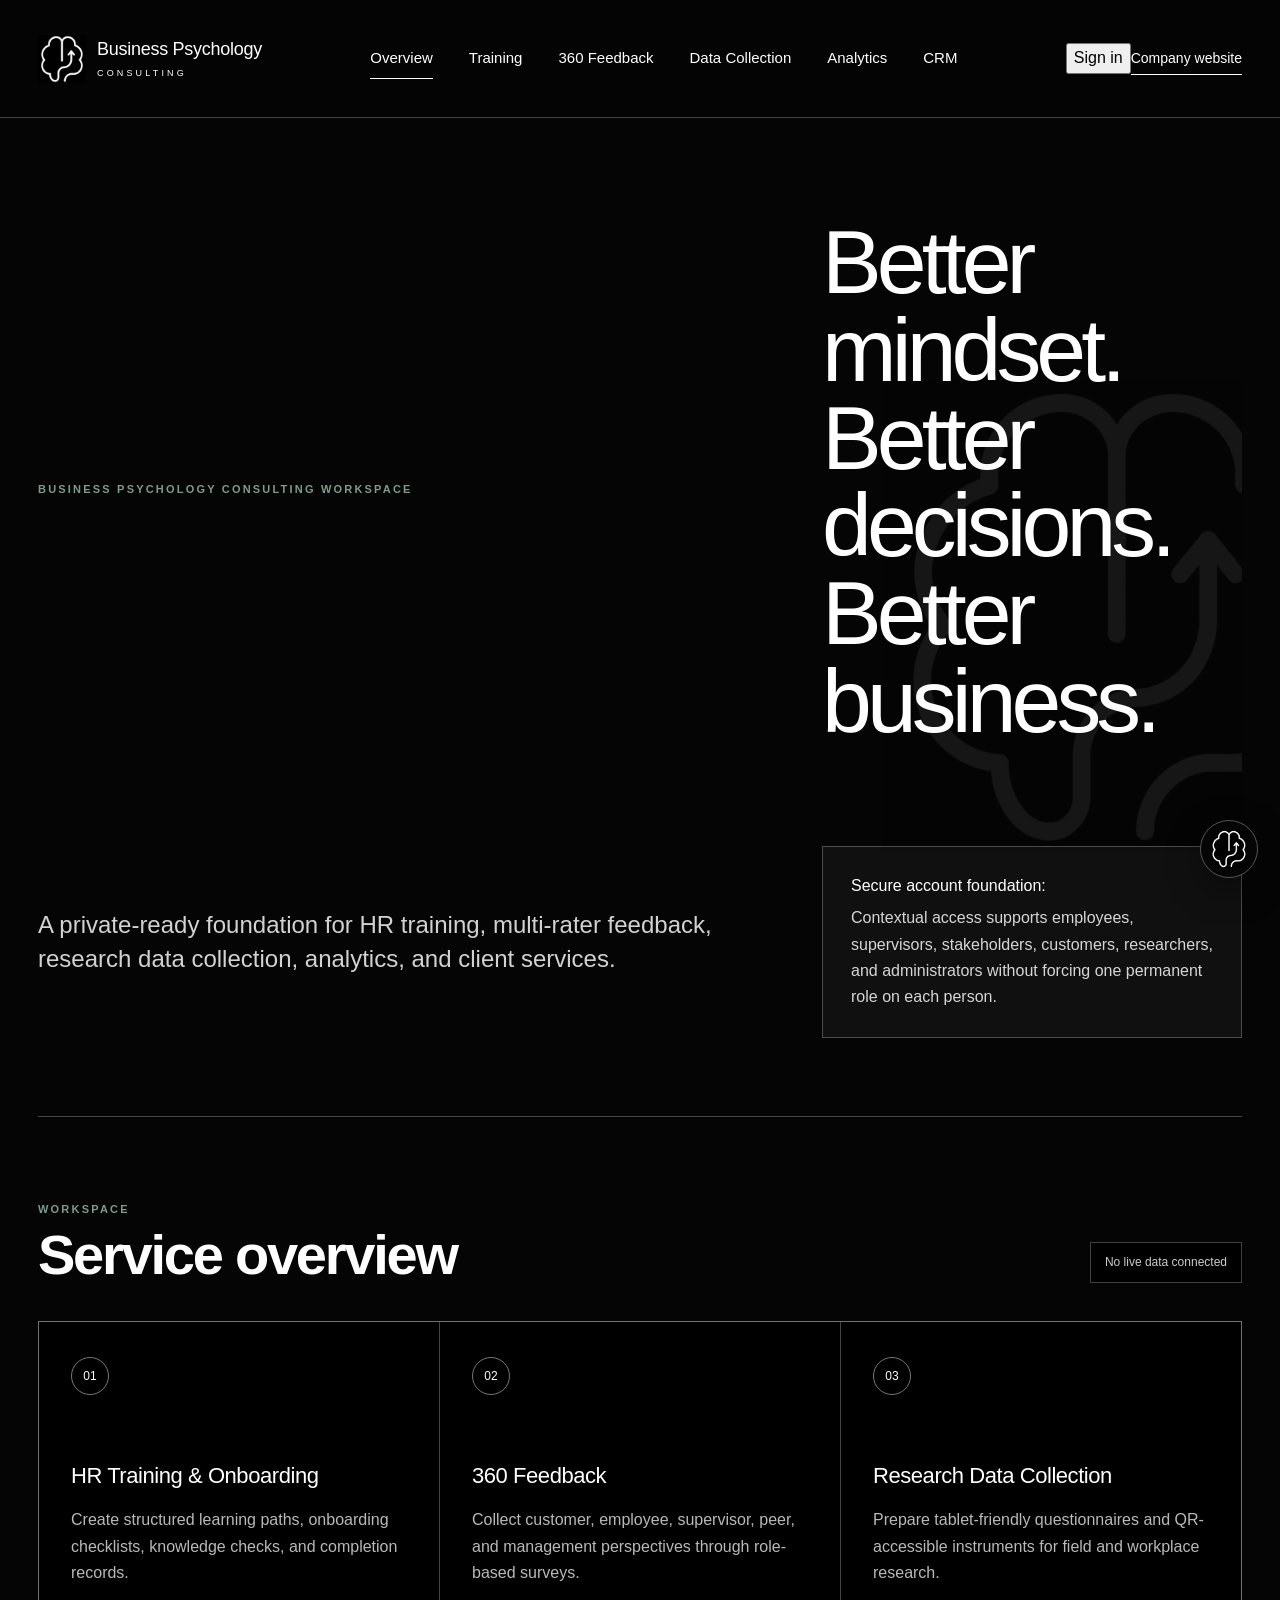
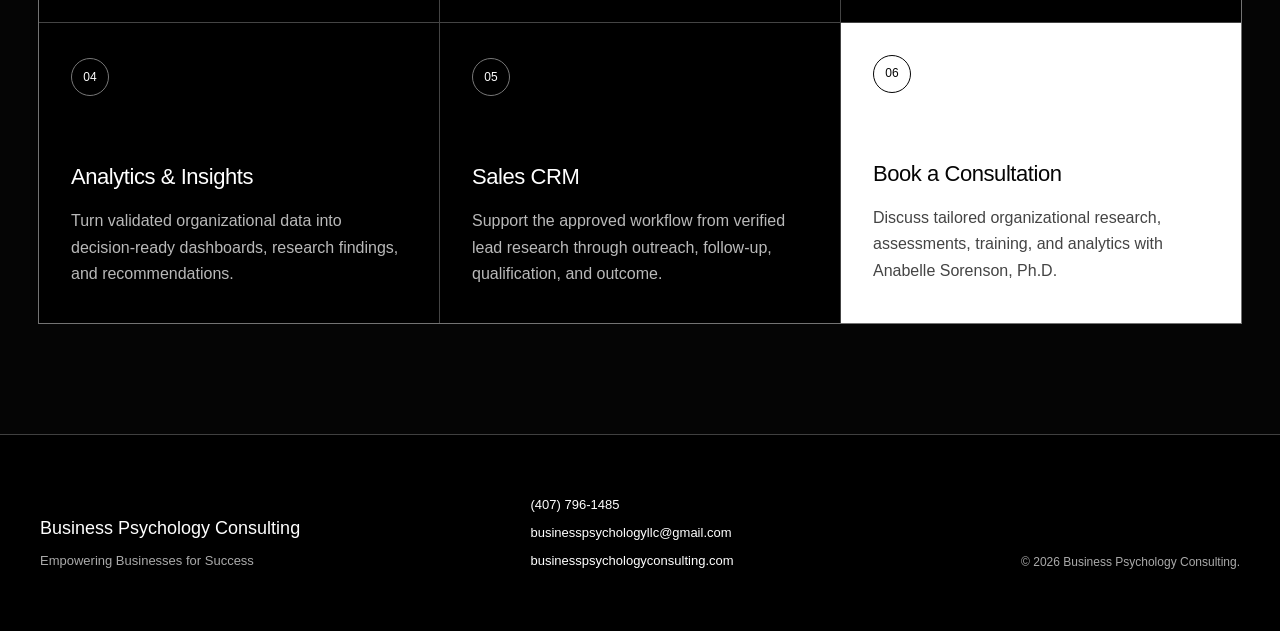
==== commit 432a21e0: "Add branded login and contextual role interface" ====
--- a/app/index.html
+++ b/app/index.html
@@ -26,7 +26,7 @@
       <button class="nav-item" data-view="analytics">Analytics</button>
       <button class="nav-item" data-view="crm">CRM</button>
     </nav>
-    <a class="website-link" href="../index.html">Company website</a>
+    <div class="topbar-actions"><button id="account-button" class="account-button" type="button" aria-haspopup="dialog" aria-expanded="false">Sign in</button><a class="website-link" href="../index.html">Company website</a></div>
   </header>
 
   <main id="workspace">
@@ -34,7 +34,7 @@
       <p class="eyebrow">Business Psychology Consulting Workspace</p>
       <h1>Better mindset.<br>Better decisions.<br><span>Better business.</span></h1>
       <p>A private-ready foundation for HR training, multi-rater feedback, research data collection, analytics, and client services.</p>
-      <div class="notice" role="note"><strong>Development checkpoint:</strong> Authentication and live company data are not connected yet. This interface shows no fabricated clients, activity, revenue, or results.</div>
+      <div class="notice" role="note"><strong>Secure account foundation:</strong> Contextual access supports employees, supervisors, stakeholders, customers, researchers, and administrators without forcing one permanent role on each person.</div>
     </section>
 
     <section class="view active" id="overview" aria-labelledby="overview-title">
@@ -57,10 +57,12 @@
     <section class="view" id="feedback" aria-labelledby="feedback-title">
       <div class="section-heading"><div><p class="eyebrow">Module</p><h2 id="feedback-title">360 Feedback</h2></div><span class="status">Awaiting authentication</span></div>
       <div class="role-grid">
-        <article><h3>Customer</h3><p>Capture service experience and relationship feedback.</p></article>
-        <article><h3>Employee</h3><p>Measure workplace experience, engagement, and satisfaction.</p></article>
-        <article><h3>Supervisor & Peer</h3><p>Collect structured behavioral and competency observations.</p></article>
-        <article><h3>Management</h3><p>Review aggregated patterns and development priorities.</p></article>
+        <article><h3>Employee</h3><p>Complete assigned training and provide workplace feedback.</p></article>
+        <article><h3>Supervisor & Peer</h3><p>Provide structured observations only for assigned relationships.</p></article>
+        <article><h3>Management</h3><p>Review authorized aggregate patterns and development priorities.</p></article>
+        <article><h3>Stakeholder</h3><p>Contribute project, partner, or organizational perspectives.</p></article>
+        <article><h3>Customer</h3><p>Share service feedback through a secure, limited invitation.</p></article>
+        <article><h3>Research Participant</h3><p>Complete approved instruments without receiving wider account access.</p></article>
       </div>
       <div class="empty-state compact"><h3>No feedback cycles are active</h3><p>Responses will remain private and role permissions will be enforced after the secure backend is connected.</p></div>
     </section>
@@ -71,8 +73,56 @@
     </section>
 
     <section class="view" id="analytics" aria-labelledby="analytics-title">
-      <div class="section-heading"><div><p class="eyebrow">Module</p><h2 id="analytics-title">Analytics & Research Insights</h2></div><span class="status">No dataset connected</span></div>
-      <div class="empty-state"><h3>Nothing to report yet</h3><p>Validated data will support descriptive findings, predictive analytics, workforce trends, and actionable organizational recommendations. Charts will appear only when a legitimate data source is connected.</p></div>
+      <div class="section-heading"><div><p class="eyebrow">Module</p><h2 id="analytics-title">Analytics & Research Insights</h2></div><span class="status">Demonstration only</span></div>
+      <div class="demo-banner"><strong>Illustrative dashboard</strong><p>The values below are intentionally labeled example data. They demonstrate the reporting interface and are not Business Psychology Consulting or client results.</p></div>
+      <div class="analytics-grid">
+        <figure class="chart-card">
+          <figcaption><span>Workforce experience</span><strong>Example engagement dimensions</strong></figcaption>
+          <div class="bar-chart" role="img" aria-label="Example horizontal bar chart: role clarity 82, manager support 74, team trust 79, growth 67, workload 61">
+            <div><span>Role clarity</span><i style="--value:82%"></i><b>82</b></div>
+            <div><span>Manager support</span><i style="--value:74%"></i><b>74</b></div>
+            <div><span>Team trust</span><i style="--value:79%"></i><b>79</b></div>
+            <div><span>Growth</span><i style="--value:67%"></i><b>67</b></div>
+            <div><span>Workload</span><i style="--value:61%"></i><b>61</b></div>
+          </div>
+          <p class="chart-note">Illustrative index · 0–100</p>
+        </figure>
+
+        <figure class="chart-card">
+          <figcaption><span>Trend monitoring</span><strong>Example satisfaction trend</strong></figcaption>
+          <svg class="line-chart" viewBox="0 0 520 260" role="img" aria-labelledby="trend-title trend-desc">
+            <title id="trend-title">Example six-period satisfaction trend</title>
+            <desc id="trend-desc">An illustrative line increases from 58 to 76 with a brief decline during period four.</desc>
+            <g class="chart-grid"><path d="M45 35H500M45 90H500M45 145H500M45 200H500"/><path d="M45 25V210"/></g>
+            <path class="trend-area" d="M45 175L135 155L225 126L315 140L405 95L495 70L495 210L45 210Z"/>
+            <path class="trend-line" d="M45 175L135 155L225 126L315 140L405 95L495 70"/>
+            <g class="trend-points"><circle cx="45" cy="175" r="5"/><circle cx="135" cy="155" r="5"/><circle cx="225" cy="126" r="5"/><circle cx="315" cy="140" r="5"/><circle cx="405" cy="95" r="5"/><circle cx="495" cy="70" r="5"/></g>
+            <g class="chart-labels"><text x="45" y="235">P1</text><text x="135" y="235">P2</text><text x="225" y="235">P3</text><text x="315" y="235">P4</text><text x="405" y="235">P5</text><text x="495" y="235">P6</text></g>
+          </svg>
+          <div class="chart-summary"><strong>+18</strong><span>illustrative index-point change</span></div>
+        </figure>
+
+        <figure class="chart-card radar-card">
+          <figcaption><span>Multi-rater feedback</span><strong>Example 360 profile</strong></figcaption>
+          <svg class="radar-chart" viewBox="0 0 360 310" role="img" aria-labelledby="radar-title radar-desc">
+            <title id="radar-title">Example 360 feedback profile</title>
+            <desc id="radar-desc">Illustrative scores across communication, strategy, coaching, adaptability, and execution.</desc>
+            <g class="radar-grid"><polygon points="180,30 319,131 266,294 94,294 41,131"/><polygon points="180,72 274,140 238,250 122,250 86,140"/><polygon points="180,113 230,150 211,207 149,207 130,150"/><path d="M180 30V207M319 131L149 207M266 294L130 150M94 294L230 150M41 131L211 207"/></g>
+            <polygon class="radar-value" points="180,57 282,143 241,258 111,267 72,141"/>
+            <g class="radar-points"><circle cx="180" cy="57" r="5"/><circle cx="282" cy="143" r="5"/><circle cx="241" cy="258" r="5"/><circle cx="111" cy="267" r="5"/><circle cx="72" cy="141" r="5"/></g>
+            <g class="radar-labels"><text x="180" y="18">Communication</text><text x="340" y="126">Strategy</text><text x="285" y="307">Coaching</text><text x="70" y="307">Adaptability</text><text x="20" y="126">Execution</text></g>
+          </svg>
+          <div class="chart-legend"><span><i></i>Illustrative combined score</span></div>
+        </figure>
+
+        <article class="insight-card">
+          <p class="eyebrow">Example interpretation</p>
+          <h3>From measurement to action</h3>
+          <p>A completed client dashboard could identify strengths, gaps, changes over time, and meaningful differences across stakeholder groups.</p>
+          <ul><li>Validate measures before drawing conclusions</li><li>Protect respondent confidentiality</li><li>Separate descriptive patterns from causal claims</li><li>Translate results into prioritized recommendations</li></ul>
+          <a href="https://calendly.com/anabellesor" target="_blank" rel="noopener">Discuss an analytics project</a>
+        </article>
+      </div>
     </section>
 
     <section class="view" id="crm" aria-labelledby="crm-title">
@@ -98,12 +148,24 @@
     </section>
   </main>
 
+  <dialog id="auth-dialog" class="auth-dialog" aria-labelledby="auth-title">
+    <button id="auth-close" class="auth-close" type="button" aria-label="Close sign in">×</button>
+    <div class="auth-brand"><img src="../favicon.svg" alt="" width="50" height="50"><div><strong>Business Psychology</strong><small>CONSULTING</small></div></div>
+    <p class="eyebrow">Secure workspace</p><h2 id="auth-title">Sign in to your account</h2>
+    <p>Your access adapts to each organization, project, and feedback assignment.</p>
+    <form id="auth-form"><label>Email<input name="email" type="email" autocomplete="username" required></label><label>Password<input name="password" type="password" autocomplete="current-password" required></label><button type="submit">Sign in</button></form>
+    <p id="auth-message" class="auth-message" role="status"></p>
+  </dialog>
+  <aside id="account-panel" class="account-panel" hidden aria-label="Account and access context"></aside>
+
   <footer>
     <div><strong>Business Psychology Consulting</strong><p>Empowering Businesses for Success</p></div>
     <div><a href="tel:+14077961485">(407) 796-1485</a><a href="mailto:businesspsychologyllc@gmail.com">businesspsychologyllc@gmail.com</a><a href="https://businesspsychologyconsulting.com">businesspsychologyconsulting.com</a></div>
     <p>© 2026 Business Psychology Consulting.</p>
   </footer>
+  <script src="config.js"></script>
   <script src="app.js"></script>
+  <script src="auth.js"></script>
   <script src="../chat-agent.js" defer></script>
 </body>
 </html>
--- a/app/styles.css
+++ b/app/styles.css
@@ -172,6 +172,19 @@
   footer>p{text-align:left}
 }
 
+
+.demo-banner{margin-bottom:1px;padding:22px 26px;display:flex;align-items:center;justify-content:space-between;gap:30px;border:1px solid var(--line);background:#fff;color:#050505}
+.demo-banner strong{font-size:16px;font-weight:600;white-space:nowrap}.demo-banner p{max-width:760px;margin:0;color:#444;line-height:1.55}
+.analytics-grid{display:grid;grid-template-columns:repeat(2,minmax(0,1fr));gap:1px;background:var(--line);border:1px solid var(--line)}
+.chart-card,.insight-card{min-width:0;margin:0;padding:30px;background:#0a0a0a}
+.chart-card figcaption{display:grid;gap:5px;margin-bottom:28px}.chart-card figcaption span{color:var(--green);font-size:11px;font-weight:600;letter-spacing:.16em;text-transform:uppercase}.chart-card figcaption strong{font-size:20px;font-weight:500}
+.bar-chart{display:grid;gap:15px}.bar-chart div{display:grid;grid-template-columns:118px 1fr 28px;gap:12px;align-items:center;font-size:12px}.bar-chart span{color:#ccc}.bar-chart i{position:relative;height:9px;background:#292929;overflow:hidden}.bar-chart i::after{content:"";position:absolute;inset:0 auto 0 0;width:var(--value);background:#fff}.bar-chart b{font-weight:500;text-align:right}.chart-note{margin:22px 0 0;color:#777;font-size:11px}
+.line-chart{display:block;width:100%;height:auto;overflow:visible}.chart-grid path{fill:none;stroke:#343434;stroke-width:1}.trend-area{fill:rgba(125,157,140,.14)}.trend-line{fill:none;stroke:#fff;stroke-width:3}.trend-points circle{fill:#7d9d8c;stroke:#050505;stroke-width:2}.chart-labels text{fill:#888;font-size:11px;text-anchor:middle}.chart-summary{display:flex;align-items:baseline;gap:10px;margin-top:8px}.chart-summary strong{font-size:28px;font-weight:500}.chart-summary span{color:#888;font-size:12px}
+.radar-card{overflow:hidden}.radar-chart{display:block;width:min(100%,390px);height:auto;margin:auto;overflow:visible}.radar-grid polygon,.radar-grid path{fill:none;stroke:#333;stroke-width:1}.radar-value{fill:rgba(125,157,140,.2);stroke:#fff;stroke-width:2}.radar-points circle{fill:#7d9d8c}.radar-labels text{fill:#aaa;font-size:10px;text-anchor:middle}.chart-legend{display:flex;justify-content:center;color:#888;font-size:11px}.chart-legend i{display:inline-block;width:9px;height:9px;margin-right:7px;background:#7d9d8c}
+.insight-card{display:flex;flex-direction:column;justify-content:center;min-height:430px}.insight-card h3{margin:12px 0 18px;font-size:34px;font-weight:500;letter-spacing:-.035em}.insight-card>p:not(.eyebrow){color:#bbb;line-height:1.7}.insight-card ul{margin:14px 0 26px;padding-left:18px;color:#bbb;line-height:1.8}.insight-card a{align-self:flex-start;padding:12px 17px;background:#fff;color:#050505;text-decoration:none;font-size:13px;font-weight:600}.insight-card a:hover,.insight-card a:focus-visible{background:var(--paper);outline:2px solid #fff;outline-offset:2px}
+@media(max-width:850px){.analytics-grid{grid-template-columns:1fr}.demo-banner{align-items:flex-start;flex-direction:column;gap:8px}}
+@media(max-width:500px){.chart-card,.insight-card{padding:24px 18px}.bar-chart div{grid-template-columns:96px 1fr 24px;gap:8px}.radar-chart{width:90%}.demo-banner{padding:20px}.insight-card{min-height:380px}}
+
 .status.connected{border-color:#789185;color:#dce7e1}
 .crm-access-note{margin-top:28px;display:flex;align-items:center;justify-content:space-between;gap:28px;padding:24px 26px;border:1px solid var(--line);background:var(--panel)}
 .crm-access-note strong{display:block;margin-bottom:6px;font-size:17px;font-weight:500;color:#fff}
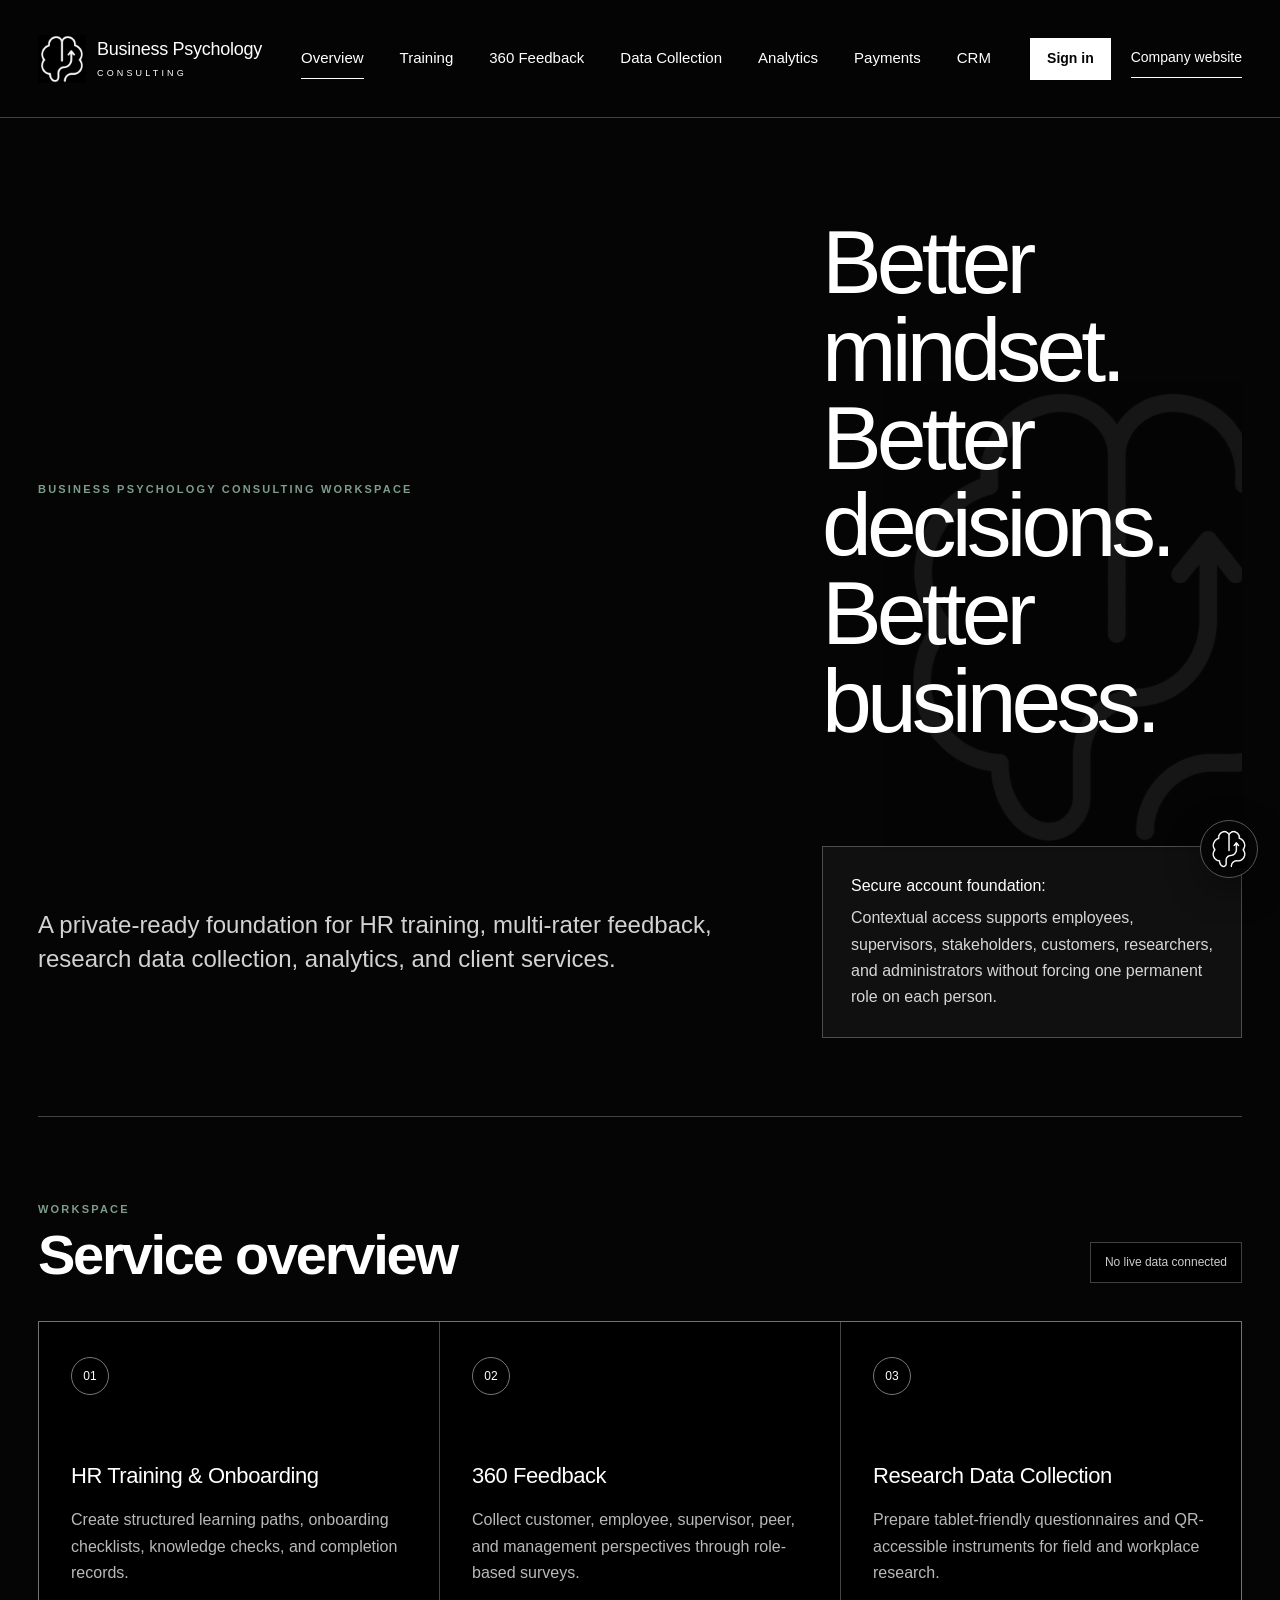
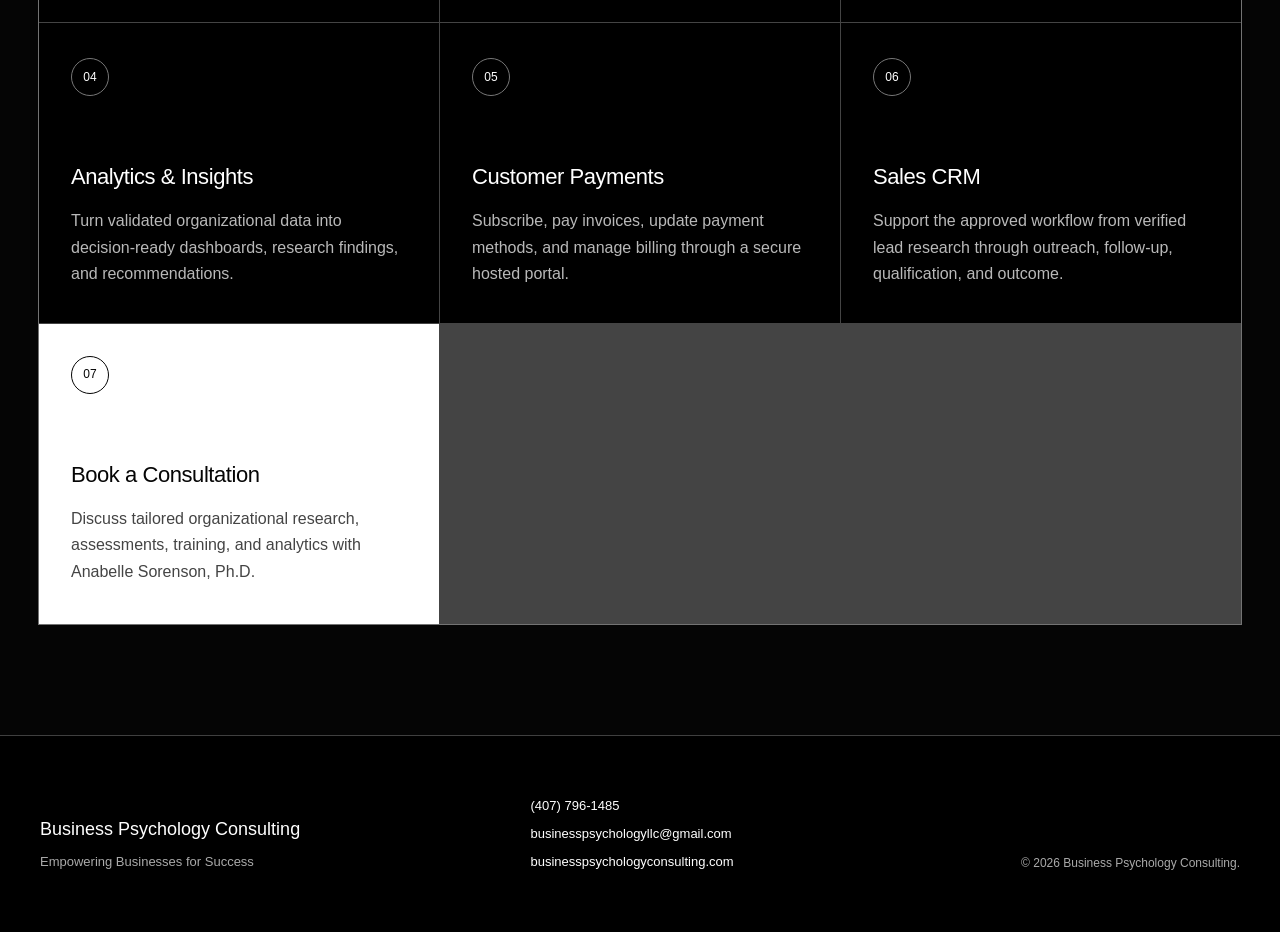
==== commit a8e20f85: "Add customer payments and subscription portal" ====
--- a/app/index.html
+++ b/app/index.html
@@ -24,6 +24,7 @@
       <button class="nav-item" data-view="feedback">360 Feedback</button>
       <button class="nav-item" data-view="collection">Data Collection</button>
       <button class="nav-item" data-view="analytics">Analytics</button>
+      <button class="nav-item" data-view="billing">Payments</button>
       <button class="nav-item" data-view="crm">CRM</button>
     </nav>
     <div class="topbar-actions"><button id="account-button" class="account-button" type="button" aria-haspopup="dialog" aria-expanded="false">Sign in</button><a class="website-link" href="../index.html">Company website</a></div>
@@ -44,8 +45,9 @@
         <button class="module-card" data-open="feedback"><span>02</span><h3>360 Feedback</h3><p>Collect customer, employee, supervisor, peer, and management perspectives through role-based surveys.</p></button>
         <button class="module-card" data-open="collection"><span>03</span><h3>Research Data Collection</h3><p>Prepare tablet-friendly questionnaires and QR-accessible instruments for field and workplace research.</p></button>
         <button class="module-card" data-open="analytics"><span>04</span><h3>Analytics & Insights</h3><p>Turn validated organizational data into decision-ready dashboards, research findings, and recommendations.</p></button>
-        <button class="module-card" data-open="crm"><span>05</span><h3>Sales CRM</h3><p>Support the approved workflow from verified lead research through outreach, follow-up, qualification, and outcome.</p></button>
-        <a class="module-card consultation" href="https://calendly.com/anabellesor" target="_blank" rel="noopener"><span>06</span><h3>Book a Consultation</h3><p>Discuss tailored organizational research, assessments, training, and analytics with Anabelle Sorenson, Ph.D.</p></a>
+        <button class="module-card" data-open="billing"><span>05</span><h3>Customer Payments</h3><p>Subscribe, pay invoices, update payment methods, and manage billing through a secure hosted portal.</p></button>
+        <button class="module-card" data-open="crm"><span>06</span><h3>Sales CRM</h3><p>Support the approved workflow from verified lead research through outreach, follow-up, qualification, and outcome.</p></button>
+        <a class="module-card consultation" href="https://calendly.com/anabellesor" target="_blank" rel="noopener"><span>07</span><h3>Book a Consultation</h3><p>Discuss tailored organizational research, assessments, training, and analytics with Anabelle Sorenson, Ph.D.</p></a>
       </div>
     </section>
 
@@ -77,7 +79,7 @@
       <div class="demo-banner"><strong>Illustrative dashboard</strong><p>The values below are intentionally labeled example data. They demonstrate the reporting interface and are not Business Psychology Consulting or client results.</p></div>
       <div class="analytics-grid">
         <figure class="chart-card">
-          <figcaption><span>Workforce experience</span><strong>Example engagement dimensions</strong></figcaption>
+          <figcaption><span>Performance metrics</span><strong>Example organizational performance dimensions</strong></figcaption>
           <div class="bar-chart" role="img" aria-label="Example horizontal bar chart: role clarity 82, manager support 74, team trust 79, growth 67, workload 61">
             <div><span>Role clarity</span><i style="--value:82%"></i><b>82</b></div>
             <div><span>Manager support</span><i style="--value:74%"></i><b>74</b></div>
@@ -85,7 +87,7 @@
             <div><span>Growth</span><i style="--value:67%"></i><b>67</b></div>
             <div><span>Workload</span><i style="--value:61%"></i><b>61</b></div>
           </div>
-          <p class="chart-note">Illustrative index · 0–100</p>
+          <p class="chart-note">Illustrative performance index · 0–100</p>
         </figure>
 
         <figure class="chart-card">
@@ -123,6 +125,21 @@
           <a href="https://calendly.com/anabellesor" target="_blank" rel="noopener">Discuss an analytics project</a>
         </article>
       </div>
+    </section>
+
+
+    <section class="view" id="billing" aria-labelledby="billing-title">
+      <div class="section-heading"><div><p class="eyebrow">Customer portal</p><h2 id="billing-title">Payments & Subscriptions</h2></div><span class="status" id="billing-status">Secure checkout setup</span></div>
+      <div class="billing-intro">
+        <div><h3>Simple, automatic monthly billing</h3><p>Choose a service plan or open the secure billing portal to manage payment methods, invoices, and subscription status. Business Psychology Consulting does not receive or store your complete card number.</p></div>
+        <button class="billing-manage" type="button" data-billing-link="portal">Manage existing billing</button>
+      </div>
+      <div class="plan-grid">
+        <article class="plan-card"><p class="eyebrow">Essentials</p><h3>$499<span>/month</span></h3><p>For smaller organizations building a consistent feedback and performance-measurement process.</p><ul><li>Monthly employee or customer survey</li><li>Up to 25 active participants</li><li>One onboarding checklist</li><li>Performance metrics dashboard</li><li>Monthly summary</li></ul><button type="button" data-billing-link="essentials">Subscribe securely</button></article>
+        <article class="plan-card featured"><p class="eyebrow">Growth</p><h3>$899<span>/month</span></h3><p>For growing organizations that need training, multi-rater feedback, and continuing insights.</p><ul><li>Up to 75 participants</li><li>Onboarding and training portal</li><li>Quarterly 360 feedback cycle</li><li>Employee and customer feedback</li><li>Monthly performance dashboard</li><li>One monthly consultation</li></ul><button type="button" data-billing-link="growth">Subscribe securely</button></article>
+        <article class="plan-card"><p class="eyebrow">Strategic Insights</p><h3>$1,499<span>/month</span></h3><p>For organizations requiring customized measurement, research, and strategic interpretation.</p><ul><li>Up to 200 participants</li><li>Multiple stakeholder groups</li><li>Customized assessments</li><li>Advanced performance analytics</li><li>Quarterly research report</li><li>Priority consultation and support</li></ul><button type="button" data-billing-link="strategic">Subscribe securely</button></article>
+      </div>
+      <div class="payment-trust"><strong>Secure payment handling</strong><p>Checkout opens on the payment processor’s encrypted page. Subscription activation is confirmed only after the processor verifies payment.</p><a href="mailto:businesspsychologyllc@gmail.com?subject=Custom%20service%20proposal">Request a custom proposal</a></div>
     </section>
 
     <section class="view" id="crm" aria-labelledby="crm-title">
@@ -166,6 +183,7 @@
   <script src="config.js"></script>
   <script src="app.js"></script>
   <script src="auth.js"></script>
+  <script src="billing.js"></script>
   <script src="../chat-agent.js" defer></script>
 </body>
 </html>
--- a/app/styles.css
+++ b/app/styles.css
@@ -196,4 +196,23 @@
 .tracking-note{margin:18px 0 0;padding-left:15px;border-left:2px solid var(--green);color:#aaa;font-size:13px;line-height:1.65}
 @media(max-width:700px){.crm-access-note{align-items:flex-start;flex-direction:column;padding:22px}.crm-open-button{width:100%}.crm-frame-wrap{height:68vh;min-height:470px}}
 
-@media(prefers-reduced-motion:reduce){*{scroll-behavior:auto!important;animation:none!important;transition:none!important}}+@media(prefers-reduced-motion:reduce){*{scroll-behavior:auto!important;animation:none!important;transition:none!important}}
+
+/* Contextual account access */
+.topbar-actions{display:flex;align-items:center;gap:20px}
+.account-button{min-height:42px;padding:9px 16px;border:1px solid #fff;background:#fff;color:#050505;cursor:pointer;font-size:14px;font-weight:600}
+.account-button:hover,.account-button:focus-visible{background:var(--paper);outline:2px solid #fff;outline-offset:2px}
+.auth-dialog{width:min(92vw,520px);padding:0;border:1px solid #555;background:#111;color:#fff;box-shadow:0 28px 90px rgba(0,0,0,.75)}
+.auth-dialog::backdrop{background:rgba(0,0,0,.8);backdrop-filter:blur(8px)}
+.auth-dialog[open]{padding:38px}
+.auth-close{position:absolute;right:18px;top:14px;border:0;background:transparent;color:#fff;font-size:30px;line-height:1;cursor:pointer}
+.auth-brand{display:flex;align-items:center;gap:14px;margin-bottom:42px}.auth-brand img{background:#000}.auth-brand div{display:grid}.auth-brand strong{font-size:18px;font-weight:500}.auth-brand small{margin-top:3px;font-size:9px;letter-spacing:.35em}
+.auth-dialog h2{margin:10px 0 12px;font-size:36px;line-height:1.05;letter-spacing:-.04em}.auth-dialog>p:not(.eyebrow,.auth-message){margin:0;color:#bbb}
+#auth-form{display:grid;gap:18px;margin-top:30px}#auth-form label{display:grid;gap:7px;color:#ddd;font-size:13px;font-weight:500}#auth-form input{width:100%;min-height:48px;border:1px solid #555;border-radius:8px;background:#050505;color:#fff;padding:11px 13px;font-size:16px}#auth-form input:focus{outline:2px solid #fff;outline-offset:2px}#auth-form button{min-height:48px;border:0;border-radius:8px;background:#fff;color:#050505;font-weight:600;cursor:pointer}#auth-form button:disabled{background:#555;color:#bbb;cursor:not-allowed}
+.auth-message{min-height:22px;margin:18px 0 0;color:#bfcfc6;font-size:13px;line-height:1.55}.auth-message[data-type=error]{color:#ffb7b7}
+.account-panel{position:fixed;right:24px;top:104px;z-index:40;width:min(92vw,390px);max-height:calc(100vh - 130px);overflow:auto;padding:24px;border:1px solid #555;background:#111;color:#fff;box-shadow:0 24px 70px rgba(0,0,0,.75)}
+.account-panel-head{display:flex;align-items:flex-start;justify-content:space-between;gap:16px;padding-bottom:20px;border-bottom:1px solid #333}.account-panel-head div{display:grid;gap:3px}.account-panel-head small,.context-block small{color:#999;font-size:11px;text-transform:uppercase;letter-spacing:.12em}.account-panel-head strong{font-size:18px;font-weight:500}.account-panel-head button{border:0;background:transparent;color:#fff;font-size:28px;cursor:pointer}
+.context-label{display:grid;gap:8px;margin-top:22px;color:#aaa;font-size:12px}.context-label select{width:100%;min-height:44px;border:1px solid #555;border-radius:7px;background:#050505;color:#fff;padding:8px 10px;font-size:14px}
+.context-block{margin-top:22px}.role-chips{display:flex;flex-wrap:wrap;gap:7px;margin-top:10px}.role-chips span{padding:6px 9px;border:1px solid #667b70;border-radius:999px;color:#dce7e1;font-size:12px}.context-block ul{margin:10px 0 0;padding-left:18px;color:#ccc;font-size:13px;line-height:1.8}.account-empty{color:#bbb;line-height:1.6}.sign-out{width:100%;min-height:44px;margin-top:24px;border:1px solid #666;background:transparent;color:#fff;cursor:pointer}
+@media(max-width:1050px){.topbar-actions{justify-self:end}.account-panel{top:94px}.website-link{display:none}}
+@media(max-width:700px){.topbar{grid-template-columns:auto 1fr auto}.topbar-actions{gap:8px}.account-button{padding:8px 11px;font-size:12px}.auth-dialog[open]{padding:30px 22px}.auth-dialog h2{font-size:31px}.account-panel{right:12px;top:88px}.role-grid{grid-template-columns:1fr}}
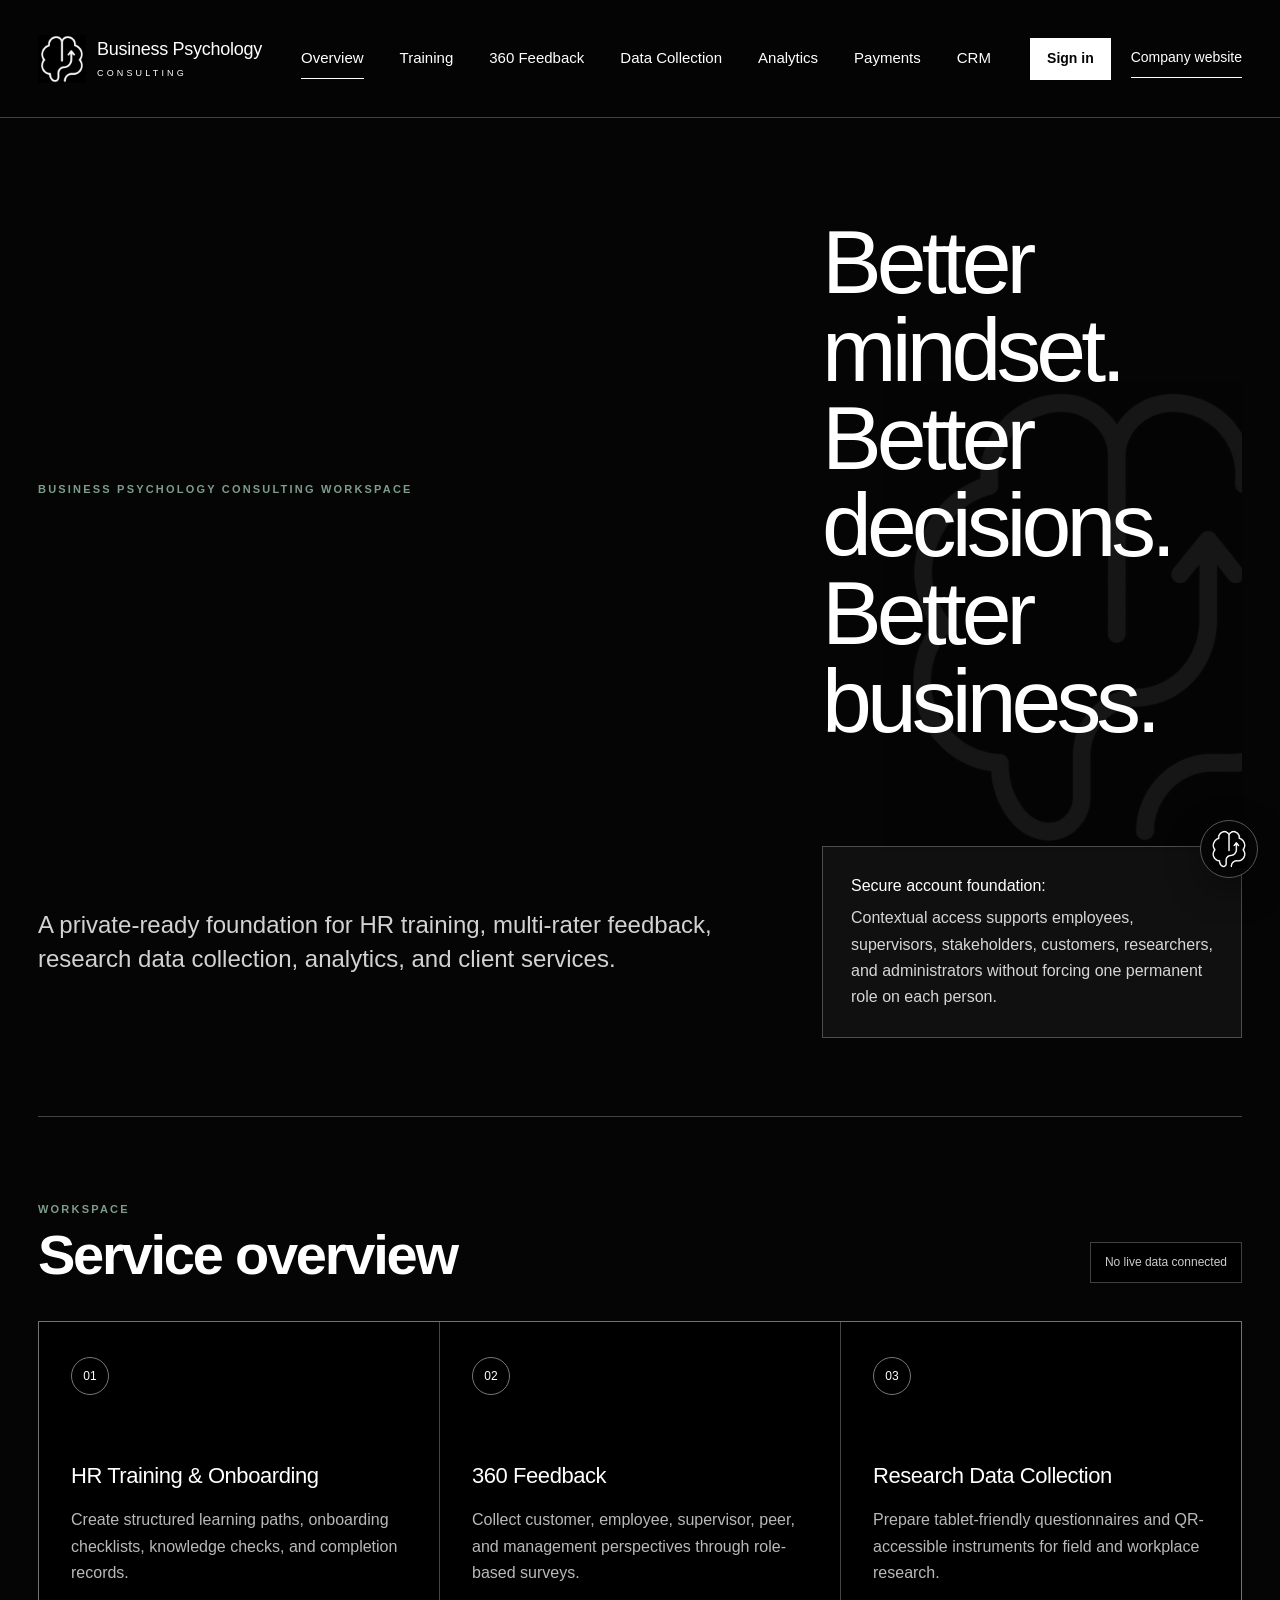
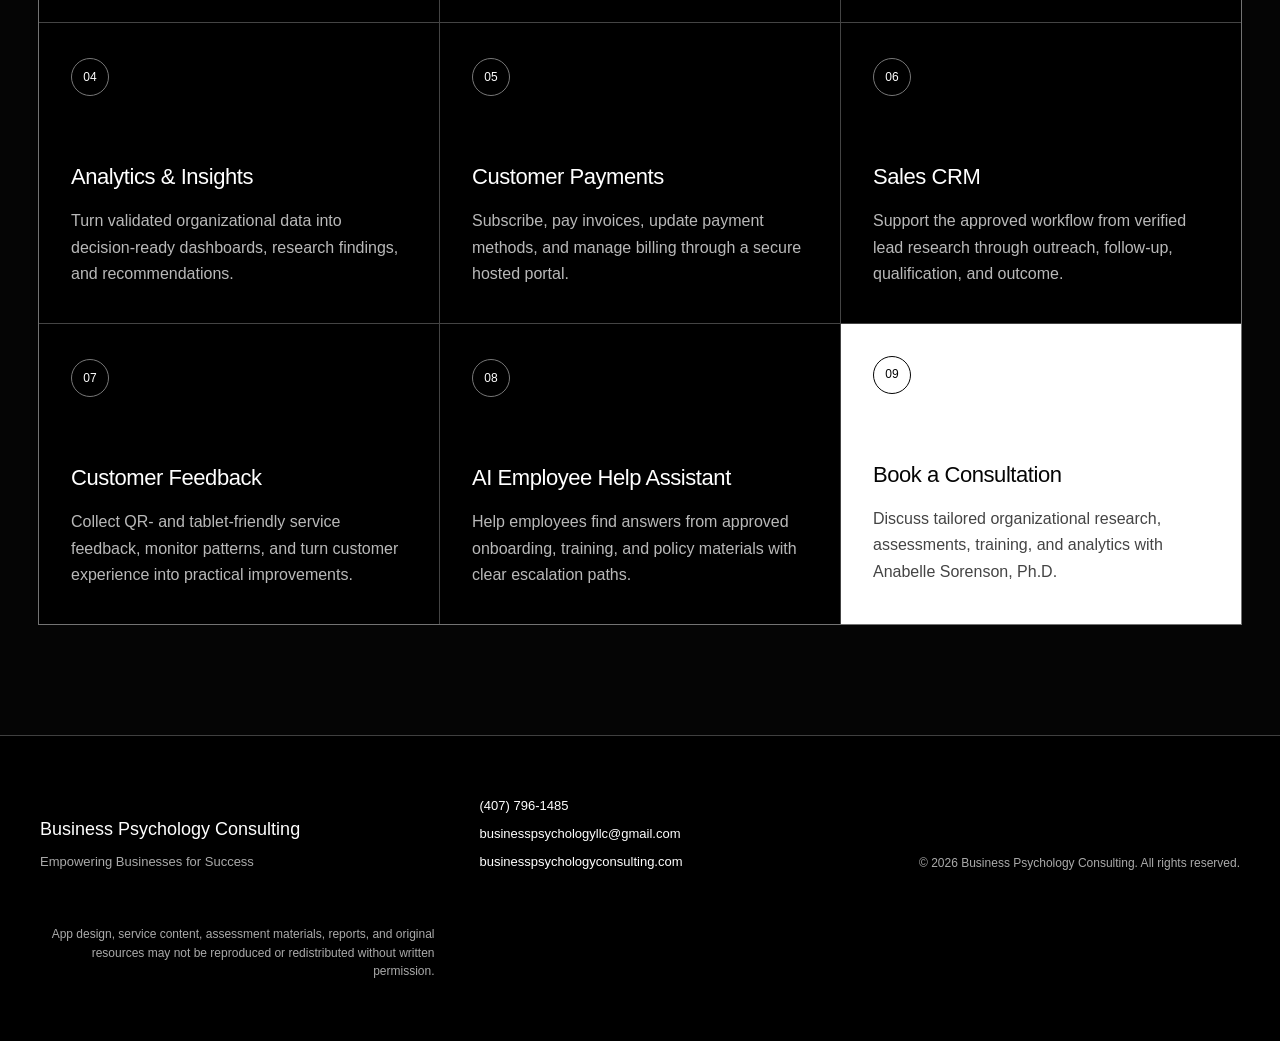
==== commit 3894490f: "Expand app services and copyright notice" ====
--- a/app/index.html
+++ b/app/index.html
@@ -47,7 +47,9 @@
         <button class="module-card" data-open="analytics"><span>04</span><h3>Analytics & Insights</h3><p>Turn validated organizational data into decision-ready dashboards, research findings, and recommendations.</p></button>
         <button class="module-card" data-open="billing"><span>05</span><h3>Customer Payments</h3><p>Subscribe, pay invoices, update payment methods, and manage billing through a secure hosted portal.</p></button>
         <button class="module-card" data-open="crm"><span>06</span><h3>Sales CRM</h3><p>Support the approved workflow from verified lead research through outreach, follow-up, qualification, and outcome.</p></button>
-        <a class="module-card consultation" href="https://calendly.com/anabellesor" target="_blank" rel="noopener"><span>07</span><h3>Book a Consultation</h3><p>Discuss tailored organizational research, assessments, training, and analytics with Anabelle Sorenson, Ph.D.</p></a>
+        <button class="module-card" data-open="customer-feedback"><span>07</span><h3>Customer Feedback</h3><p>Collect QR- and tablet-friendly service feedback, monitor patterns, and turn customer experience into practical improvements.</p></button>
+        <button class="module-card" data-open="ai-assistant"><span>08</span><h3>AI Employee Help Assistant</h3><p>Help employees find answers from approved onboarding, training, and policy materials with clear escalation paths.</p></button>
+        <a class="module-card consultation" href="https://calendly.com/anabellesor" target="_blank" rel="noopener"><span>09</span><h3>Book a Consultation</h3><p>Discuss tailored organizational research, assessments, training, and analytics with Anabelle Sorenson, Ph.D.</p></a>
       </div>
     </section>
 
@@ -128,6 +130,19 @@
     </section>
 
 
+
+    <section class="view" id="customer-feedback" aria-labelledby="customer-feedback-title">
+      <div class="section-heading"><div><p class="eyebrow">Managed service</p><h2 id="customer-feedback-title">Customer Feedback System</h2></div><span class="status">Awaiting secure setup</span></div>
+      <div class="service-detail-grid"><article><h3>Easy participation</h3><p>Customers can respond through secure links, QR codes, or tablet-friendly questionnaires without receiving unnecessary organization access.</p></article><article><h3>Actionable measurement</h3><p>Track service experience, relationship quality, satisfaction, and client-specific priorities using appropriately designed measures.</p></article><article><h3>Recurring interpretation</h3><p>Review aggregate patterns and recurring summaries that distinguish descriptive findings from unsupported causal claims.</p></article></div>
+      <div class="empty-state compact"><h3>No customer feedback project is active</h3><p>Each client engagement will use its own instruments, permissions, confidentiality rules, and reporting schedule.</p></div>
+    </section>
+
+    <section class="view" id="ai-assistant" aria-labelledby="ai-assistant-title">
+      <div class="section-heading"><div><p class="eyebrow">Managed service</p><h2 id="ai-assistant-title">AI Employee Help Assistant</h2></div><span class="status">Controlled knowledge only</span></div>
+      <div class="service-detail-grid"><article><h3>Approved sources</h3><p>Answers are grounded in client-approved onboarding, training, and policy materials rather than unrestricted or invented company information.</p></article><article><h3>Role-aware access</h3><p>Employees receive only the information authorized for their organization, project, and account context.</p></article><article><h3>Human escalation</h3><p>Questions involving exceptions, sensitive decisions, or unavailable information are directed to the appropriate organizational contact.</p></article></div>
+      <div class="empty-state compact"><h3>No organization knowledge base is connected</h3><p>The assistant activates only after approved source materials, privacy rules, and escalation contacts are configured.</p></div>
+    </section>
+
     <section class="view" id="billing" aria-labelledby="billing-title">
       <div class="section-heading"><div><p class="eyebrow">Customer portal</p><h2 id="billing-title">Payments & Subscriptions</h2></div><span class="status" id="billing-status">Secure checkout setup</span></div>
       <div class="billing-intro">
@@ -178,7 +193,7 @@
   <footer>
     <div><strong>Business Psychology Consulting</strong><p>Empowering Businesses for Success</p></div>
     <div><a href="tel:+14077961485">(407) 796-1485</a><a href="mailto:businesspsychologyllc@gmail.com">businesspsychologyllc@gmail.com</a><a href="https://businesspsychologyconsulting.com">businesspsychologyconsulting.com</a></div>
-    <p>© 2026 Business Psychology Consulting.</p>
+    <p>© 2026 Business Psychology Consulting. All rights reserved.</p><p class="app-copyright">App design, service content, assessment materials, reports, and original resources may not be reproduced or redistributed without written permission.</p>
   </footer>
   <script src="config.js"></script>
   <script src="app.js"></script>
--- a/app/styles.css
+++ b/app/styles.css
@@ -216,3 +216,11 @@
 .context-block{margin-top:22px}.role-chips{display:flex;flex-wrap:wrap;gap:7px;margin-top:10px}.role-chips span{padding:6px 9px;border:1px solid #667b70;border-radius:999px;color:#dce7e1;font-size:12px}.context-block ul{margin:10px 0 0;padding-left:18px;color:#ccc;font-size:13px;line-height:1.8}.account-empty{color:#bbb;line-height:1.6}.sign-out{width:100%;min-height:44px;margin-top:24px;border:1px solid #666;background:transparent;color:#fff;cursor:pointer}
 @media(max-width:1050px){.topbar-actions{justify-self:end}.account-panel{top:94px}.website-link{display:none}}
 @media(max-width:700px){.topbar{grid-template-columns:auto 1fr auto}.topbar-actions{gap:8px}.account-button{padding:8px 11px;font-size:12px}.auth-dialog[open]{padding:30px 22px}.auth-dialog h2{font-size:31px}.account-panel{right:12px;top:88px}.role-grid{grid-template-columns:1fr}}
+
+
+/* Customer payment portal */
+.billing-intro{display:flex;align-items:center;justify-content:space-between;gap:42px;padding:30px;border:1px solid var(--line);background:#0a0a0a}.billing-intro h3{margin:0 0 9px;font-size:25px;font-weight:500;letter-spacing:-.025em}.billing-intro p{max-width:760px;margin:0;color:#bbb;line-height:1.65}.billing-manage,.plan-card button{flex:0 0 auto;min-height:46px;border:0;border-radius:8px;background:#fff;color:#050505;padding:12px 18px;font-weight:600;cursor:pointer}.billing-manage:disabled,.plan-card button:disabled{background:#484848;color:#aaa;cursor:not-allowed}
+.plan-grid{display:grid;grid-template-columns:repeat(3,1fr);gap:1px;margin-top:1px;background:var(--line);border:1px solid var(--line)}.plan-card{display:flex;flex-direction:column;min-height:560px;padding:30px;background:#080808}.plan-card.featured{background:#171717}.plan-card h3{margin:14px 0 16px;font-size:35px;font-weight:500;letter-spacing:-.04em}.plan-card h3 span{font-size:14px;color:#aaa;letter-spacing:0}.plan-card>p:not(.eyebrow){min-height:75px;margin:0;color:#bbb;line-height:1.6}.plan-card ul{flex:1;margin:26px 0;padding-left:18px;color:#ddd;line-height:1.85}.plan-card button{width:100%}
+.payment-trust{display:grid;grid-template-columns:auto 1fr auto;align-items:center;gap:22px;margin-top:1px;padding:24px 28px;border:1px solid var(--line);background:#fff;color:#050505}.payment-trust strong{font-weight:600}.payment-trust p{margin:0;color:#444;font-size:13px}.payment-trust a{color:#050505;font-size:13px;font-weight:600}
+@media(max-width:960px){.plan-grid{grid-template-columns:1fr}.plan-card{min-height:0}.plan-card>p:not(.eyebrow){min-height:0}.payment-trust{grid-template-columns:1fr}}
+@media(max-width:700px){.billing-intro{align-items:flex-start;flex-direction:column;padding:24px}.billing-manage{width:100%}.plan-card{padding:26px 22px}}
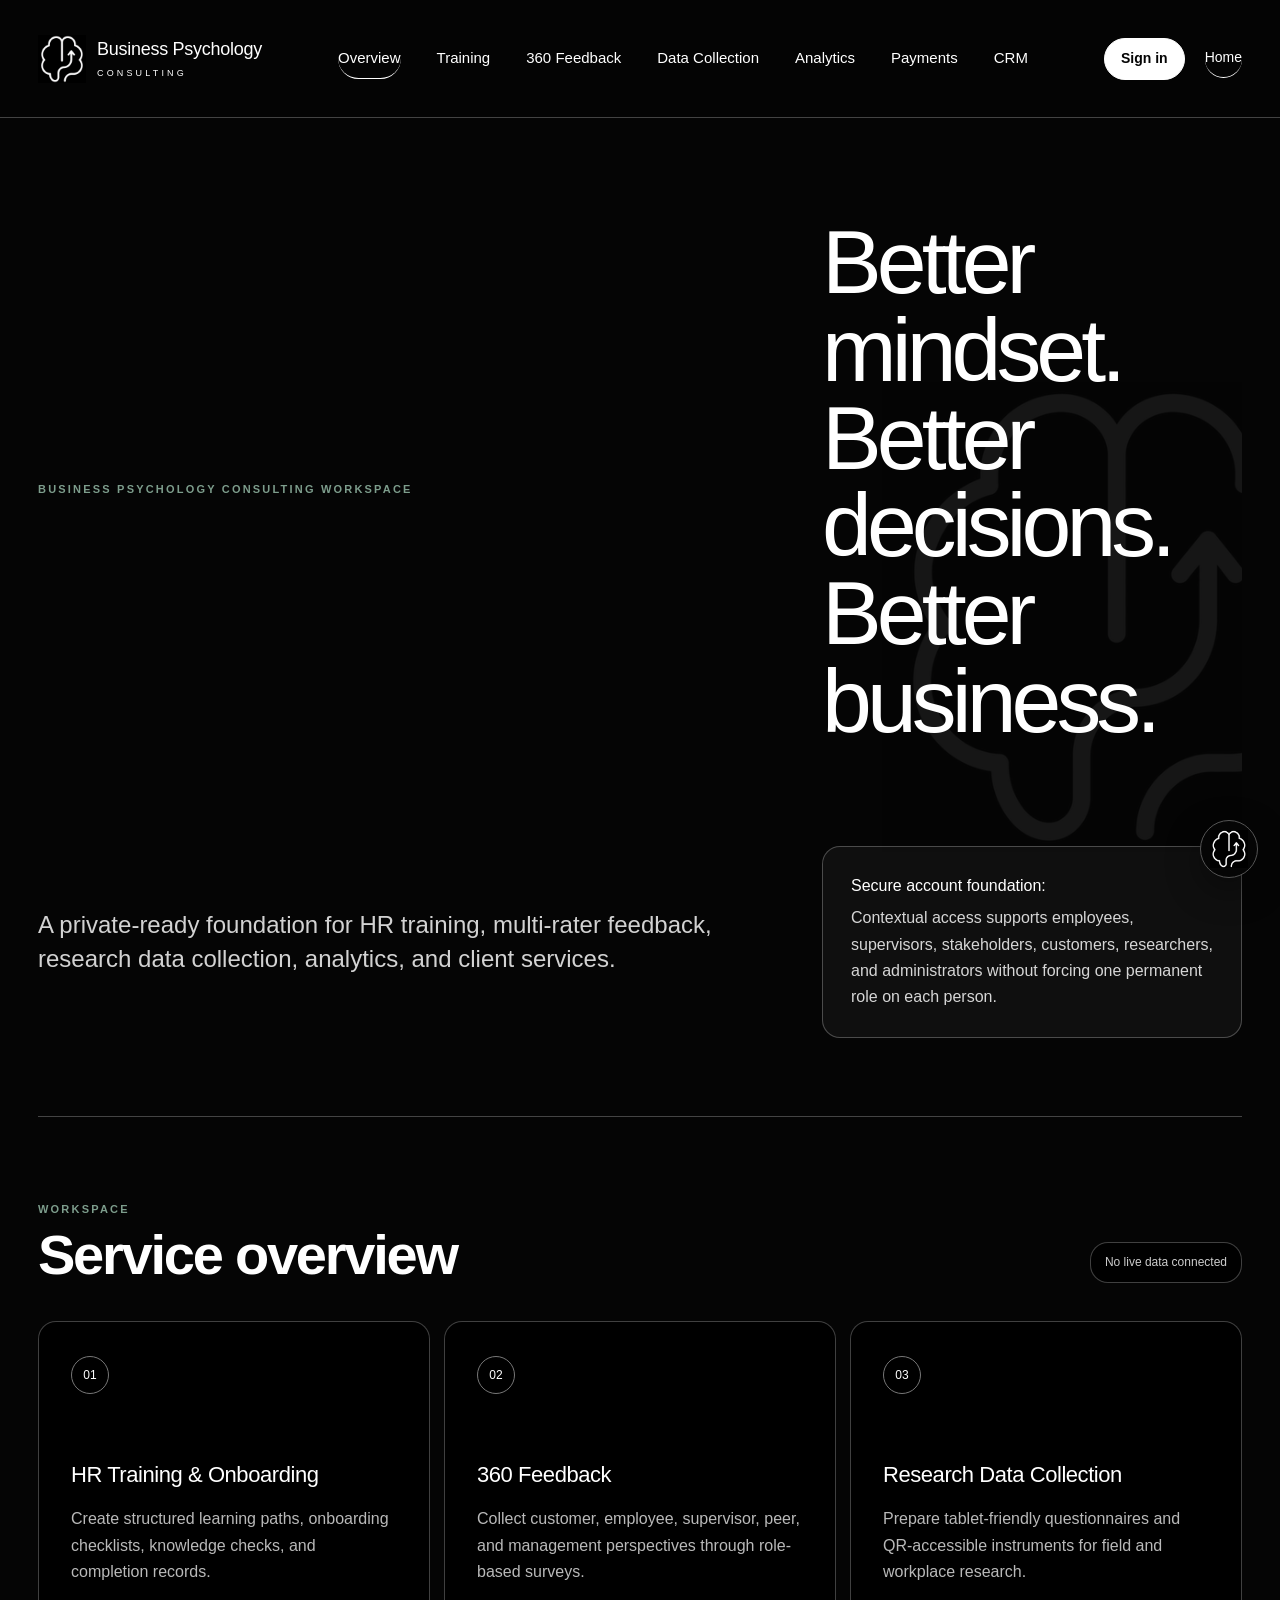
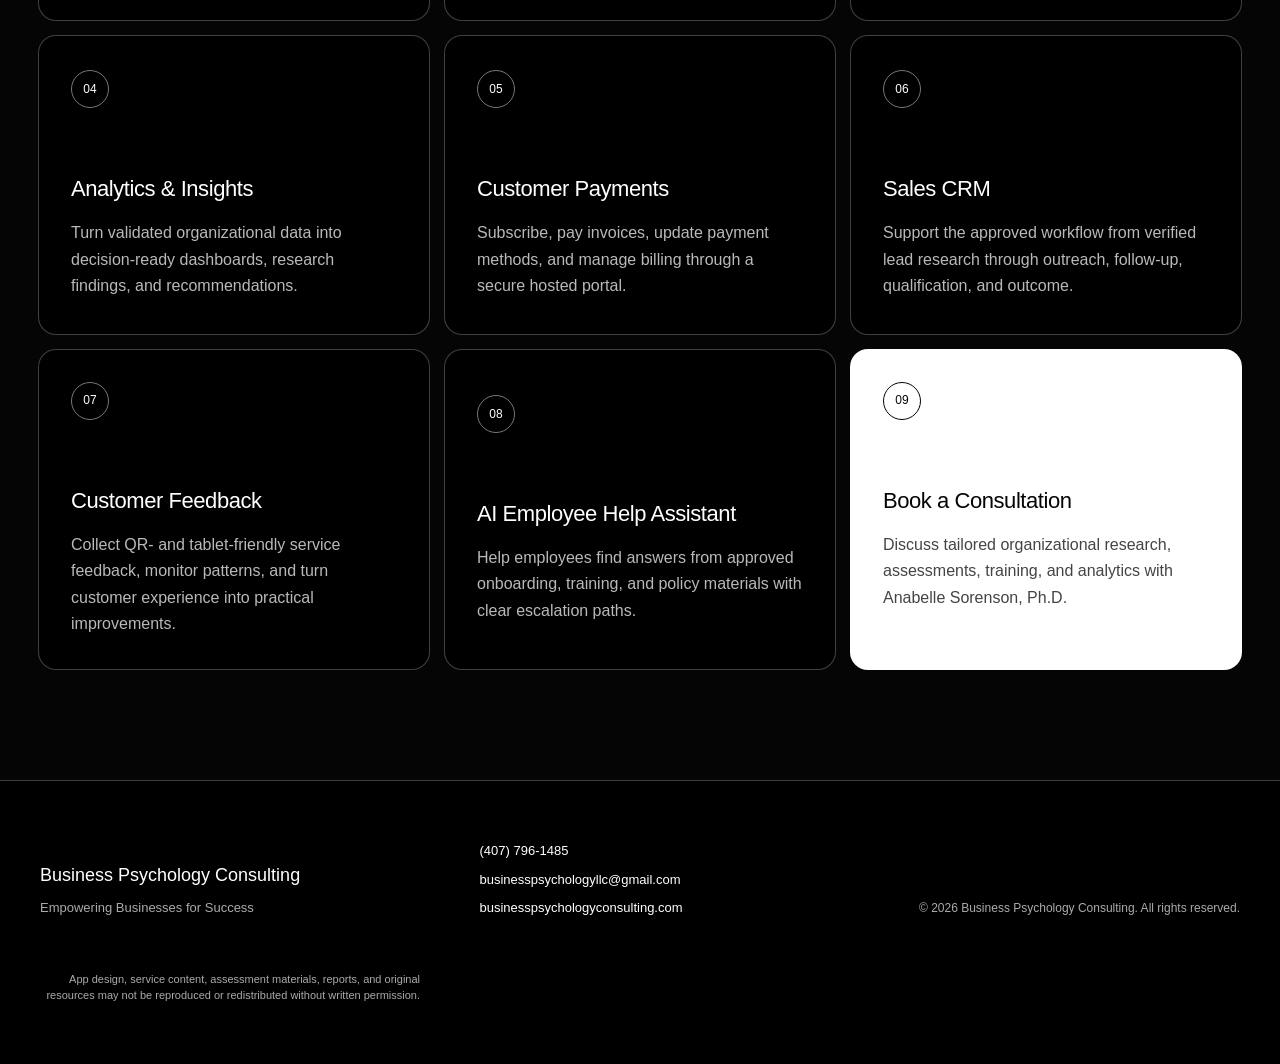
==== commit bfbb4234: "Add Home link to app header" ====
--- a/app/index.html
+++ b/app/index.html
@@ -27,7 +27,7 @@
       <button class="nav-item" data-view="billing">Payments</button>
       <button class="nav-item" data-view="crm">CRM</button>
     </nav>
-    <div class="topbar-actions"><button id="account-button" class="account-button" type="button" aria-haspopup="dialog" aria-expanded="false">Sign in</button><a class="website-link" href="../index.html">Company website</a></div>
+    <div class="topbar-actions"><button id="account-button" class="account-button" type="button" aria-haspopup="dialog" aria-expanded="false">Sign in</button><a class="website-link" href="../index.html">Home</a></div>
   </header>
 
   <main id="workspace">
@@ -201,4 +201,4 @@
   <script src="billing.js"></script>
   <script src="../chat-agent.js" defer></script>
 </body>
-</html>+</html>
--- a/app/styles.css
+++ b/app/styles.css
@@ -224,3 +224,12 @@
 .payment-trust{display:grid;grid-template-columns:auto 1fr auto;align-items:center;gap:22px;margin-top:1px;padding:24px 28px;border:1px solid var(--line);background:#fff;color:#050505}.payment-trust strong{font-weight:600}.payment-trust p{margin:0;color:#444;font-size:13px}.payment-trust a{color:#050505;font-size:13px;font-weight:600}
 @media(max-width:960px){.plan-grid{grid-template-columns:1fr}.plan-card{min-height:0}.plan-card>p:not(.eyebrow){min-height:0}.payment-trust{grid-template-columns:1fr}}
 @media(max-width:700px){.billing-intro{align-items:flex-start;flex-direction:column;padding:24px}.billing-manage{width:100%}.plan-card{padding:26px 22px}}
+
+
+/* Rounded workspace components */
+:where(.module-card,.notice,.status,.empty-state,.role-grid article,.chart-card,.insight-card,.demo-banner,.crm-access-note,.crm-frame-wrap,.billing-intro,.plan-card,.payment-trust,.auth-dialog,.account-panel,.service-detail-grid article){border-radius:18px}
+:where(.nav-item,.menu-button,.website-link,.account-button,.crm-open-button,.insight-card a,.billing-manage,.plan-card button,.sign-out,#auth-form button,#auth-form input,.context-label select){border-radius:999px}
+.module-grid,.role-grid,.analytics-grid,.plan-grid{background:transparent;border:0;gap:14px}.module-card,.role-grid article,.chart-card,.insight-card,.plan-card{border:1px solid var(--line);overflow:hidden}
+.workflow{border-radius:999px;overflow-x:auto}.workflow li:first-child{border-radius:999px 0 0 999px}.workflow li:last-child{border-radius:0 999px 999px 0}
+.service-detail-grid{display:grid;grid-template-columns:repeat(3,1fr);gap:14px}.service-detail-grid article{min-height:260px;padding:28px;border:1px solid var(--line);background:#0a0a0a}.service-detail-grid h3{margin:0 0 58px;font-size:22px;font-weight:500}.service-detail-grid p{margin:0;color:#bbb;line-height:1.65}.app-copyright{max-width:380px;font-size:11px!important;line-height:1.5}
+@media(max-width:900px){.service-detail-grid{grid-template-columns:1fr}.service-detail-grid article{min-height:210px}}
